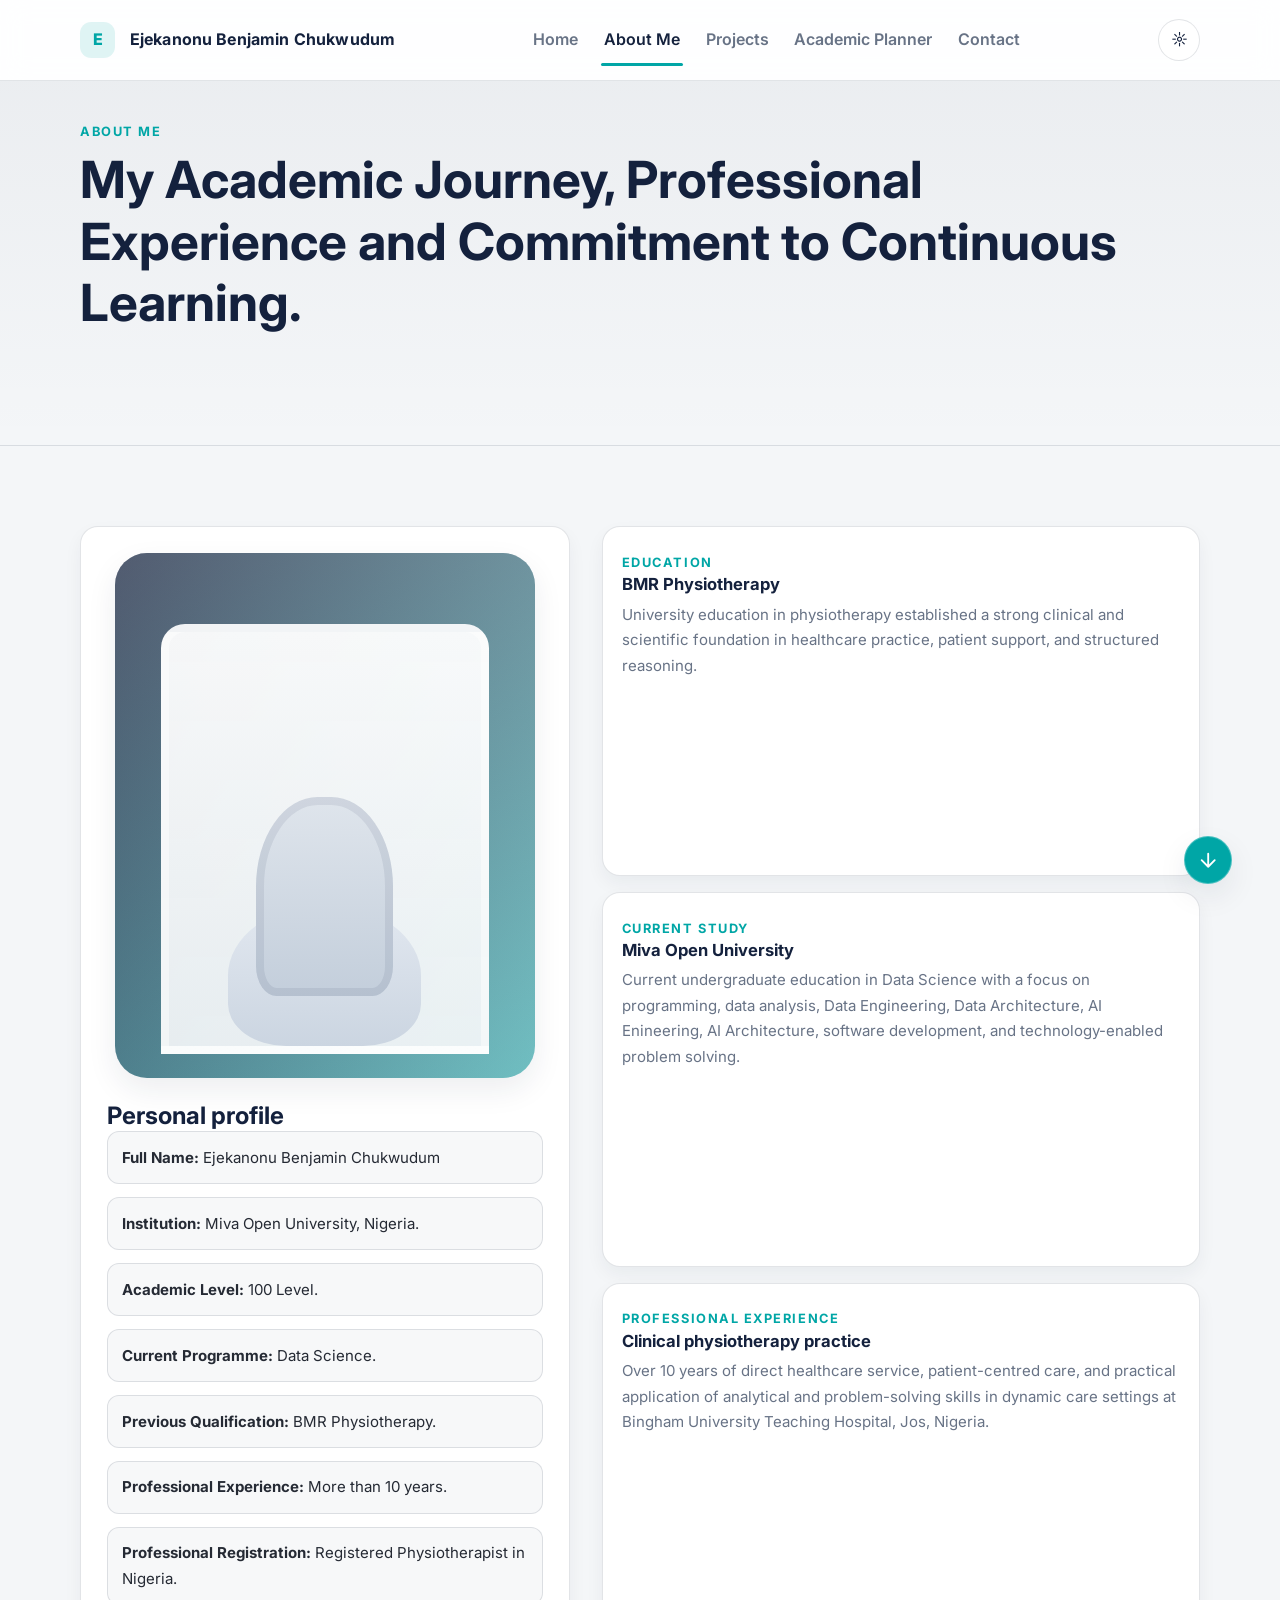
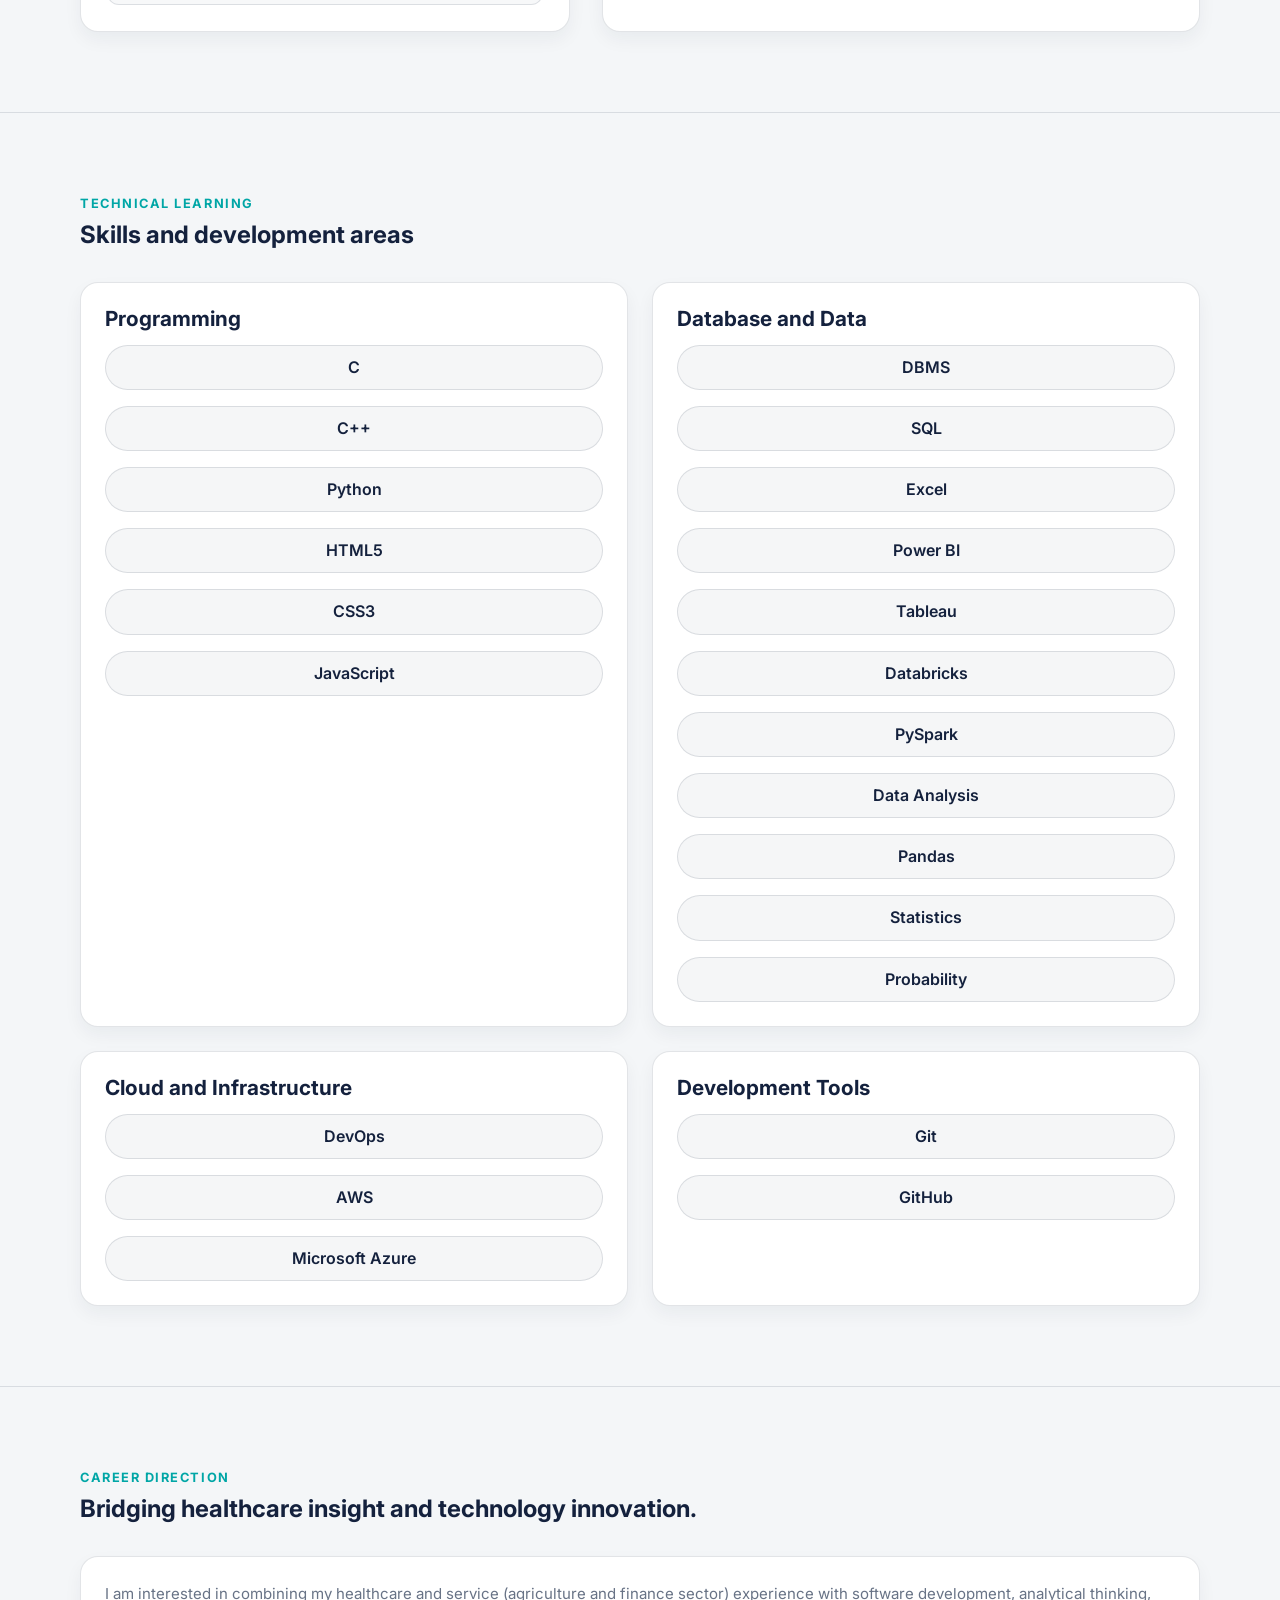
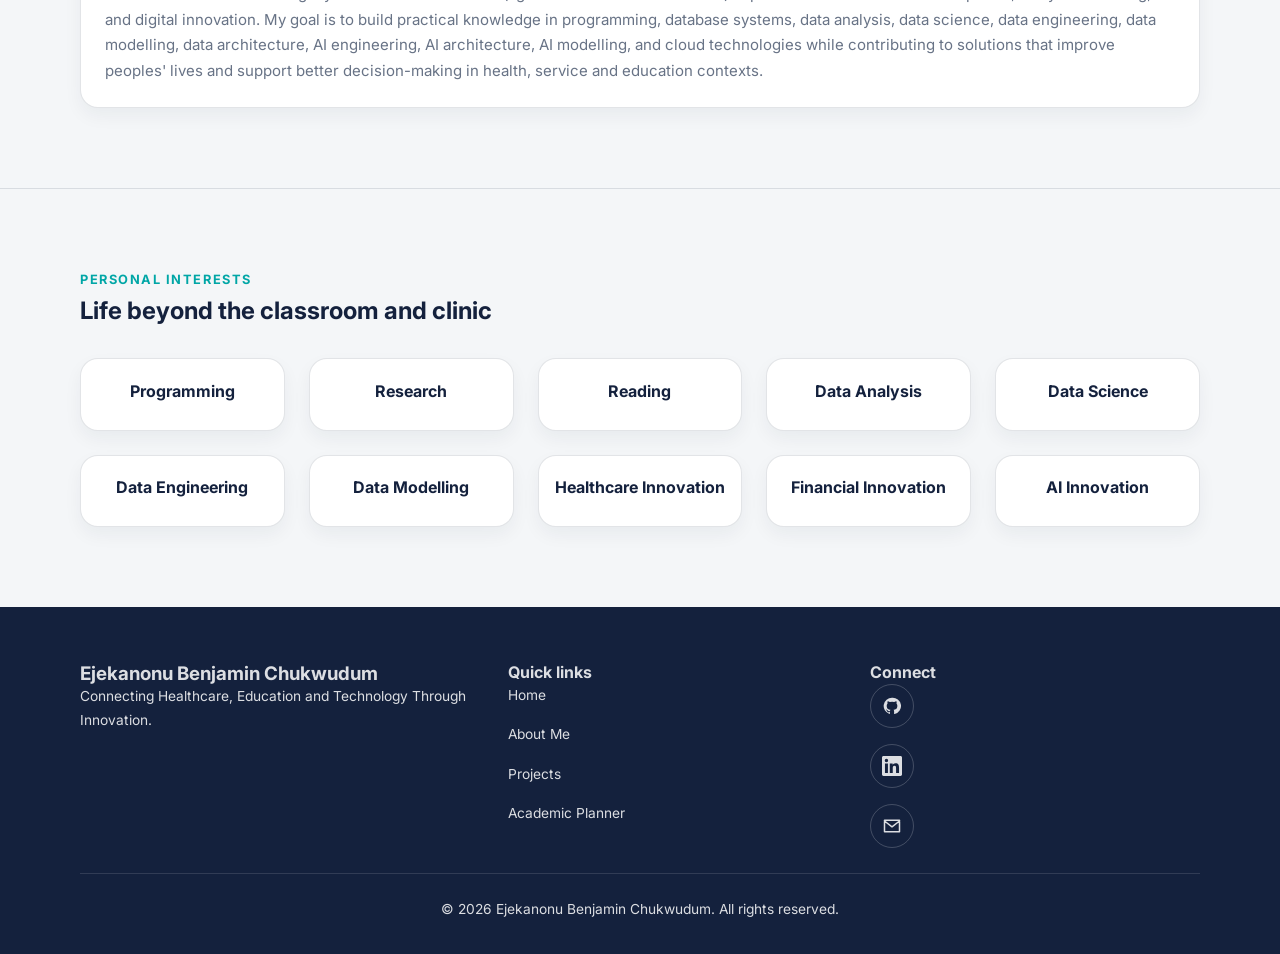
==== about.html @ 6f5ec562 "feat: add academic planner functionality with task management features - Implemented task management" ====
<!DOCTYPE html>
<html lang="en">
  <head>
    <meta charset="UTF-8" />
    <meta name="viewport" content="width=device-width, initial-scale=1.0" />
    <meta name="description" content="About Me page for Ejekanonu Benjamin Chukwudum." />
    <title>About Me | Ejekanonu Benjamin Chukwudum</title>
    <link rel="preconnect" href="https://fonts.googleapis.com" />
    <link rel="preconnect" href="https://fonts.gstatic.com" crossorigin />
    <link
      href="https://fonts.googleapis.com/css2?family=Inter:wght@400;500;600;700;800&display=swap"
      rel="stylesheet"
    />
    <link rel="stylesheet" href="css/style.css" />
  </head>
  <body>
    <header class="site-header">
      <div class="container navbar">
        <a href="index.html" class="brand" aria-label="Home">
          <span class="brand-mark">E</span> Ejekanonu Benjamin Chukwudum
        </a>

        <nav class="nav-links" aria-label="Main navigation">
          <a class="nav-link" href="index.html">Home</a>
          <a class="nav-link active" href="about.html">About Me</a>
          <a class="nav-link" href="projects.html">Projects</a>
          <a class="nav-link" href="planner.html">Academic Planner</a>
          <a class="nav-link" href="contact.html">Contact</a>
        </nav>

        <div class="nav-actions">
          <button class="theme-toggle" type="button" aria-label="Toggle theme">☼</button>
          <button class="nav-toggle icon-button" type="button" aria-label="Toggle navigation" aria-expanded="false">
            ☰
          </button>
        </div>
      </div>
    </header>

    <main>
      <section class="page-hero section">
        <div class="container">
          <div class="section-header">
            <span class="kicker">About Me</span>
            <h1 class="page-title">My Academic Journey, Professional Experience and Commitment to Continuous Learning.</h1>
          </div>
        </div>
      </section>

      <section class="section">
        <div class="container profile-layout">
          <div class="profile-summary card">
            <div class="photo-frame" style="width:100%; max-width: 420px; margin: 0 auto 1.5rem;">
              <div class="photo-placeholder" aria-label="Profile image placeholder"></div>
            </div>

            <h2>Personal profile</h2>
            <ul>
              <li><strong>Full Name:</strong> Ejekanonu Benjamin Chukwudum</li>
              <li><strong>Institution:</strong> Miva Open University, Nigeria.</li>
              <li><strong>Academic Level:</strong> 100 Level.</li>
              <li><strong>Current Programme:</strong> Data Science.</li>
              <li><strong>Previous Qualification:</strong> BMR Physiotherapy.</li>
              <li><strong>Professional Experience:</strong> More than 10 years.</li>
              <li><strong>Professional Registration:</strong> Registered Physiotherapist in Nigeria.</li>
            </ul>
          </div>

          <div class="timeline">
            <article class="timeline-item">
              <span class="kicker">Education</span>
              <h3>BMR Physiotherapy</h3>
              <p>University education in physiotherapy established a strong clinical and scientific foundation in healthcare practice, patient support, and structured reasoning.</p>
            </article>

            <article class="timeline-item">
              <span class="kicker">Current study</span>
              <h3>Miva Open University</h3>
              <p>Current undergraduate education in Data Science with a focus on programming, data analysis, Data Engineering, Data Architecture, AI Enineering, AI Architecture, software development, and technology-enabled problem solving.</p>
            </article>

            <article class="timeline-item">
              <span class="kicker">Professional experience</span>
              <h3>Clinical physiotherapy practice</h3>
              <p>Over 10 years of direct healthcare service, patient-centred care, and practical application of analytical and problem-solving skills in dynamic care settings at Bingham University Teaching Hospital, Jos, Nigeria. </p>
            </article>
          </div>
        </div>
      </section>

      <section class="section">
        <div class="container">
          <div class="section-header">
            <span class="kicker">Technical learning</span>
            <h2>Skills and development areas</h2>
          </div>

          <div class="grid-2">
            <article class="card preview-card">
              <h3>Programming</h3>
              <div class="skill-group">
                <span class="skill-tag">C</span>
                <span class="skill-tag">C++</span>
                <span class="skill-tag">Python</span>
                <span class="skill-tag">HTML5</span>
                <span class="skill-tag">CSS3</span>
                <span class="skill-tag">JavaScript</span>
              </div>
            </article>

            <article class="card preview-card">
              <h3>Database and Data</h3>
              <div class="skill-group">
                <span class="skill-tag">DBMS</span>
                <span class="skill-tag">SQL</span>
                <span class="skill-tag">Excel</span>
                <span class="skill-tag">Power BI</span>
                <span class="skill-tag">Tableau</span>
                <span class="skill-tag">Databricks</span>
                <span class="skill-tag">PySpark</span>
                <span class="skill-tag">Data Analysis</span>
                <span class="skill-tag">Pandas</span>
                <span class="skill-tag">Statistics</span>
                <span class="skill-tag">Probability</span>
              </div>
            </article>

            <article class="card preview-card">
              <h3>Cloud and Infrastructure</h3>
              <div class="skill-group">
                <span class="skill-tag">DevOps</span>
                <span class="skill-tag">AWS</span>
                <span class="skill-tag">Microsoft Azure</span>
              </div>
            </article>

            <article class="card preview-card">
              <h3>Development Tools</h3>
              <div class="skill-group">
                <span class="skill-tag">Git</span>
                <span class="skill-tag">GitHub</span>
              </div>
            </article>
          </div>
        </div>
      </section>

      <section class="section">
        <div class="container">
          <div class="section-header">
            <span class="kicker">Career direction</span>
            <h2>Bridging healthcare insight and technology innovation.</h2>
          </div>
          <div class="card preview-card">
            <p>
              I am interested in combining my healthcare and service (agriculture and finance sector) experience with software development, analytical thinking, and digital innovation. My goal is to build practical knowledge in programming, database systems, data analysis, data science, data engineering, data modelling, data architecture, AI engineering, AI architecture, AI modelling, and cloud technologies while contributing to solutions that improve peoples' lives and support better decision-making in health, service and education contexts.
            </p>
          </div>
        </div>
      </section>

      <section class="section">
        <div class="container">
          <div class="section-header">
            <span class="kicker">Personal interests</span>
            <h2>Life beyond the classroom and clinic</h2>
          </div>
          <div class="skill-grid">
            <article class="skill-card card"><h3>Programming</h3></article>
            <article class="skill-card card"><h3>Research</h3></article>
            <article class="skill-card card"><h3>Reading</h3></article>
            <article class="skill-card card"><h3>Data Analysis</h3></article>
            <article class="skill-card card"><h3>Data Science</h3></article>
            <article class="skill-card card"><h3>Data Engineering</h3></article>
            <article class="skill-card card"><h3>Data Modelling</h3></article>
            <article class="skill-card card"><h3>Healthcare Innovation</h3></article>
            <article class="skill-card card"><h3>Financial Innovation</h3></article>
            <article class="skill-card card"><h3>AI Innovation</h3></article>
          </div>
        </div>
      </section>
    </main>

    <footer class="site-footer">
      <div class="container footer-content">
        <div>
          <h3>Ejekanonu Benjamin Chukwudum</h3>
          <p>Connecting Healthcare, Education and Technology Through Innovation.</p>
        </div>

        <div>
          <h4>Quick links</h4>
          <ul class="footer-links">
            <li><a href="index.html">Home</a></li>
            <li><a href="about.html">About Me</a></li>
            <li><a href="projects.html">Projects</a></li>
            <li><a href="planner.html">Academic Planner</a></li>
          </ul>
        </div>

        <div>
          <h4>Connect</h4>
          <ul class="footer-links">
            <li><a class="icon-link" href="#" aria-label="GitHub profile placeholder"><svg viewBox="0 0 24 24" aria-hidden="true" focusable="false"><path d="M12 2a10 10 0 0 0-3.16 19.49c.5.09.68-.22.68-.48v-1.68c-2.78.6-3.37-1.18-3.37-1.18-.46-1.16-1.11-1.47-1.11-1.47-.91-.62.07-.61.07-.61 1 .07 1.53 1.03 1.53 1.03.9 1.52 2.36 1.08 2.94.83.09-.65.35-1.08.64-1.33-2.22-.25-4.56-1.11-4.56-4.95 0-1.09.39-1.99 1.03-2.69-.1-.25-.45-1.28.1-2.66 0 0 .84-.27 2.75 1.03a9.56 9.56 0 0 1 5 0c1.91-1.3 2.75-1.03 2.75-1.03.55 1.38.2 2.41.1 2.66.64.7 1.03 1.6 1.03 2.69 0 3.85-2.35 4.7-4.58 4.95.36.31.68.92.68 1.85v2.75c0 .27.18.58.69.48A10 10 0 0 0 12 2Z"/></svg></a></li>
            <li><a class="icon-link" href="#" aria-label="LinkedIn profile placeholder"><svg viewBox="0 0 24 24" aria-hidden="true" focusable="false"><path d="M20.45 20.45h-3.56v-5.57c0-1.33-.02-3.04-1.85-3.04-1.85 0-2.13 1.44-2.13 2.94v5.67H9.35V8.99h3.42v1.56h.05c.48-.9 1.64-1.85 3.37-1.85 3.6 0 4.26 2.37 4.26 5.46v6.29ZM5.34 7.43a2.06 2.06 0 1 1 0-4.12 2.06 2.06 0 0 1 0 4.12Zm1.78 13.02H3.56V8.99h3.56v11.46ZM22.22 0H1.77C.79 0 0 .77 0 1.73v20.54C0 23.23.79 24 1.77 24h20.44c.98 0 1.79-.77 1.79-1.73V1.73C24 .77 23.19 0 22.22 0Z"/></svg></a></li>
            <li><a class="icon-link" href="contact.html" aria-label="Contact"><svg viewBox="0 0 24 24" aria-hidden="true" focusable="false"><path d="M3 5h18v14H3zM3 6l9 7 9-7"/></svg></a></li>
          </ul>
        </div>
      </div>
      <div class="container footer-bottom">
        <p>© <span data-year></span> Ejekanonu Benjamin Chukwudum. All rights reserved.</p>
      </div>
    </footer>

    <button class="scroll-edge-button" type="button" aria-label="Scroll to page end" data-scroll-edge>
      <svg viewBox="0 0 24 24" aria-hidden="true" focusable="false"><path d="M12 5v14m-7-7 7 7 7-7" /></svg>
    </button>

    <script src="js/script.js"></script>
  </body>
</html>
---- css/style.css ----
:root {
  --navy: #14213D;
  --teal: #00A6A6;
  --white: #FFFFFF;
  --light: #F4F6F8;
  --charcoal: #252A34;
  --muted: #687386;
  --border: rgba(20, 33, 61, 0.12);
  --shadow: 0 12px 30px rgba(20, 33, 61, 0.08);
  --shadow-soft: 0 8px 18px rgba(20, 33, 61, 0.05);
  --radius: 18px;
  --radius-sm: 12px;
  --max-width: 1120px;
  --success: #188d69;
  --warning: #d97706;
  --danger: #dc2626;
  --heading: "Inter", "Segoe UI", sans-serif;
  --body: "Inter", "Segoe UI", sans-serif;
}

:root body.theme-dark {
  --white: #101828;
  --light: #0f172a;
  --charcoal: #e5e7eb;
  --muted: #cbd5e1;
  --border: rgba(255, 255, 255, 0.12);
  --shadow: 0 12px 30px rgba(2, 6, 23, 0.4);
  --shadow-soft: 0 8px 16px rgba(15, 23, 42, 0.2);
}

* {
  box-sizing: border-box;
}

html {
  scroll-behavior: smooth;
}

body {
  margin: 0;
  font-family: var(--body);
  color: var(--charcoal);
  background: var(--light);
  line-height: 1.7;
}

img {
  max-width: 100%;
  display: block;
}

a {
  color: inherit;
  text-decoration: none;
}

button,
input,
select,
textarea {
  font: inherit;
}

button {
  cursor: pointer;
}

.container {
  width: min(var(--max-width), calc(100% - 2rem));
  margin: 0 auto;
}

.section {
  padding: 5rem 0;
}

.section-header {
  margin-bottom: 2rem;
  display: flex;
  flex-direction: column;
  gap: 0.4rem;
}

.kicker {
  font-size: 0.8rem;
  font-weight: 700;
  letter-spacing: 0.12em;
  text-transform: uppercase;
  color: var(--teal);
}

h1, h2, h3, h4 {
  margin: 0;
  color: var(--navy);
  line-height: 1.2;
  font-family: var(--heading);
}

p {
  margin: 0;
  color: var(--muted);
  font-size: 0.94rem;
}

li {
  font-size: 0.94rem;
}

main > section + section {
  border-top: 1px solid var(--border);
}

.site-header {
  position: sticky;
  top: 0;
  z-index: 20;
  background: rgba(255, 255, 255, 0.9);
  backdrop-filter: blur(14px);
  border-bottom: 1px solid var(--border);
}

body.theme-dark .site-header {
  background: rgba(16, 24, 40, 0.88);
}

.navbar {
  display: flex;
  align-items: center;
  justify-content: space-between;
  min-height: 80px;
}

.brand {
  font-size: 1rem;
  font-weight: 700;
  letter-spacing: 0.01em;
  color: var(--navy);
}

.brand-mark {
  display: inline-flex;
  align-items: center;
  justify-content: center;
  width: 2.2rem;
  height: 2.2rem;
  border-radius: 0.7rem;
  background: rgba(0, 166, 166, 0.12);
  color: var(--teal);
  font-weight: 800;
  margin-right: 0.65rem;
}

.nav-links {
  display: flex;
  align-items: center;
  gap: 1.2rem;
}

.nav-link {
  position: relative;
  color: var(--muted);
  font-weight: 600;
  padding: 0.35rem 0.2rem;
  transition: color 0.2s ease;
}

.nav-link:hover,
.nav-link:focus-visible,
.nav-link.active {
  color: var(--navy);
}

.nav-link.active::after,
.nav-link:hover::after,
.nav-link:focus-visible::after {
  content: "";
  position: absolute;
  left: 0;
  right: 0;
  bottom: -0.45rem;
  height: 3px;
  background: var(--teal);
  border-radius: 99px;
}

.nav-actions {
  display: flex;
  align-items: center;
  gap: 0.75rem;
}

.icon-button,
.theme-toggle {
  border: 1px solid var(--border);
  background: var(--white);
  color: var(--navy);
  border-radius: 999px;
  width: 42px;
  height: 42px;
  display: inline-flex;
  align-items: center;
  justify-content: center;
  transition: transform 0.2s ease, box-shadow 0.2s ease;
}

.icon-button:hover,
.theme-toggle:hover,
.icon-button:focus-visible,
.theme-toggle:focus-visible {
  transform: translateY(-1px);
  box-shadow: var(--shadow-soft);
}

.nav-toggle {
  display: none;
}

.btn {
  display: inline-flex;
  align-items: center;
  justify-content: center;
  gap: 0.5rem;
  font-weight: 700;
  border-radius: 999px;
  padding: 0.9rem 1.5rem;
  border: 1px solid transparent;
  transition: transform 0.2s ease, box-shadow 0.2s ease, background 0.2s ease,
    border-color 0.2s ease;
}

.btn:hover,
.btn:focus-visible {
  transform: translateY(-1px);
}

.btn-primary {
  background: var(--teal);
  color: var(--white);
  box-shadow: 0 10px 20px rgba(0, 166, 166, 0.2);
}

.btn-primary:hover,
.btn-primary:focus-visible {
  background: #009a9a;
}

.btn-secondary {
  background: transparent;
  color: var(--navy);
  border-color: rgba(20, 33, 61, 0.18);
}

.btn-link {
  color: var(--teal);
  font-weight: 700;
}

.hero {
  padding: 4.5rem 0 3.5rem;
}

.hero-grid {
  display: grid;
  grid-template-columns: 1.2fr 0.8fr;
  align-items: center;
  gap: 3rem;
}

.hero-copy {
  display: flex;
  flex-direction: column;
  gap: 1.25rem;
}

.hero-title {
  font-size: clamp(2.3rem, 5vw, 4.1rem);
  line-height: 1.05;
  color: var(--navy);
}

.hero-subtitle {
  font-size: 1.05rem;
  color: var(--navy);
  font-weight: 600;
}

.hero-actions {
  display: flex;
  flex-wrap: wrap;
  gap: 1rem;
  margin-top: 0.5rem;
}

.lead {
  font-size: 1.05rem;
  max-width: 62ch;
}

.profile-visual {
  position: relative;
  display: flex;
  justify-content: center;
  align-items: center;
}

.photo-frame {
  position: relative;
  width: min(100%, 430px);
  aspect-ratio: 4 / 5;
  border-radius: 2rem;
  overflow: hidden;
  background: linear-gradient(135deg, rgba(20, 33, 61, 0.92), rgba(0, 166, 166, 0.52));
  box-shadow: var(--shadow);
  display: flex;
  align-items: end;
  justify-content: center;
}

.photo-frame::before {
  content: "";
  position: absolute;
  inset: 0;
  background: linear-gradient(180deg, rgba(255, 255, 255, 0.2), rgba(20, 33, 61, 0.1));
}

.photo-placeholder {
  position: relative;
  z-index: 1;
  width: 78%;
  height: 82%;
  margin-bottom: 1.5rem;
  border-radius: 1.5rem 1.5rem 0 0;
  background: linear-gradient(180deg, rgba(255, 255, 255, 0.95), rgba(244, 246, 248, 0.92));
  border: 8px solid rgba(255, 255, 255, 0.42);
  display: flex;
  align-items: end;
  justify-content: center;
}

.photo-placeholder::before {
  content: "";
  width: 62%;
  height: 34%;
  background: linear-gradient(180deg, #e2e8f0, #cbd5e1);
  border-radius: 50% 50% 30% 30%;
  margin-top: auto;
}

.photo-placeholder::after {
  content: "";
  position: absolute;
  width: 44%;
  height: 48%;
  bottom: 12%;
  background: linear-gradient(180deg, #dfe5ec, #c3cedb);
  border-radius: 45% 45% 15% 15%;
  box-shadow: inset 0 0 0 8px rgba(20, 33, 61, 0.08);
}

.shape-square,
.shape-ring,
.shape-dot {
  position: absolute;
  border-radius: 1rem;
  pointer-events: none;
}

.shape-square {
  width: 84px;
  height: 84px;
  background: rgba(0, 166, 166, 0.18);
  border: 2px solid rgba(0, 166, 166, 0.4);
  top: 1.5rem;
  right: 0.5rem;
}

.shape-ring {
  width: 110px;
  height: 110px;
  border: 2px solid rgba(20, 33, 61, 0.12);
  right: 2rem;
  bottom: 2.2rem;
  border-radius: 50%;
}

.shape-dot {
  width: 18px;
  height: 18px;
  background: var(--teal);
  box-shadow: 0 0 0 10px rgba(0, 166, 166, 0.12);
  left: 1rem;
  bottom: 3rem;
}

.grid-2,
.grid-3,
.grid-4 {
  display: grid;
  gap: 1.5rem;
}

.grid-2 {
  grid-template-columns: repeat(2, minmax(0, 1fr));
}

.grid-3 {
  grid-template-columns: repeat(3, minmax(0, 1fr));
}

.grid-4 {
  grid-template-columns: repeat(4, minmax(0, 1fr));
}

.card {
  background: var(--white);
  border: 1px solid var(--border);
  border-radius: var(--radius);
  box-shadow: var(--shadow-soft);
}

.highlights-grid .feature-box {
  padding: 1.75rem;
}

.info-card,
.skill-card,
.project-card,
.feature-box,
.stat-card,
.task-card,
.contact-card,
.timeline-item,
.planner-card,
.dashboard-card {
  background: var(--white);
  border: 1px solid var(--border);
  border-radius: var(--radius);
  box-shadow: var(--shadow-soft);
}

.preview-card {
  padding: 1.5rem;
}

.preview-card h3 {
  margin-bottom: 0.8rem;
  font-size: 1.3rem;
}

.preview-card p + a {
  display: inline-flex;
  margin-top: 0.85rem;
}

.icon-badge {
  width: 52px;
  height: 52px;
  border-radius: 16px;
  background: rgba(0, 166, 166, 0.12);
  color: var(--teal);
  display: inline-flex;
  align-items: center;
  justify-content: center;
  font-size: 1.6rem;
  margin-bottom: 1rem;
}

.skill-grid,
.project-grid,
.highlights-grid,
.contact-grid,
.stats-grid {
  display: grid;
  gap: 1.5rem;
}

.skill-grid {
  grid-template-columns: repeat(5, minmax(0, 1fr));
}

.interest-grid {
  grid-template-columns: repeat(3, minmax(0, 1fr));
}

.skill-card {
  padding: 1.4rem 1rem;
  text-align: center;
}

.skill-card h3 {
  font-size: 1rem;
  margin-bottom: 0.4rem;
}

.project-card {
  padding: 1.1rem;
  overflow: hidden;
  transition: transform 0.2s ease, box-shadow 0.2s ease;
}

.project-card:hover,
.task-card:hover,
.feature-box:hover,
.contact-card:hover {
  transform: translateY(-2px);
  box-shadow: var(--shadow);
}

.project-image {
  height: 190px;
  margin-bottom: 1rem;
  border-radius: 1rem;
  background: linear-gradient(135deg, rgba(20, 33, 61, 0.12), rgba(0, 166, 166, 0.18));
  border: 1px solid rgba(20, 33, 61, 0.06);
  display: flex;
  align-items: center;
  justify-content: center;
  color: var(--navy);
  font-weight: 700;
}

.project-content {
  display: flex;
  flex-direction: column;
  gap: 0.8rem;
}

.meta-row,
.tech-list,
.feature-list,
.link-list,
.filter-list,
.contact-meta,
.search-row,
.task-meta,
.form-grid {
  display: flex;
  flex-wrap: wrap;
  gap: 0.6rem;
}

.feature-list {
  list-style: none;
  padding: 0;
  margin: 0;
  gap: 0.55rem 0.65rem;
}

.feature-list li {
  padding: 0.4rem 0.7rem;
  border: 1px solid var(--border);
  border-radius: 999px;
  background: rgba(20, 33, 61, 0.035);
  color: var(--muted);
  font-size: 0.82rem;
  line-height: 1.4;
}

.meta-pill,
.tech-tag,
.status-badge,
.filter-btn {
  display: inline-flex;
  align-items: center;
  justify-content: center;
  border-radius: 999px;
  padding: 0.38rem 0.7rem;
  font-size: 0.75rem;
  font-weight: 700;
}

.meta-pill {
  background: rgba(20, 33, 61, 0.06);
  color: var(--navy);
}

.tech-tag {
  background: rgba(0, 166, 166, 0.1);
  color: var(--teal);
}

.status-badge {
  background: rgba(24, 141, 105, 0.12);
  color: var(--success);
}

.status-badge.pending {
  background: rgba(217, 119, 6, 0.12);
  color: var(--warning);
}

.status-badge.overdue {
  background: rgba(220, 38, 38, 0.1);
  color: var(--danger);
}

.filter-bar {
  display: flex;
  flex-wrap: wrap;
  gap: 0.8rem;
  margin-bottom: 2rem;
}

.filter-btn {
  border: 1px solid var(--border);
  background: var(--white);
  color: var(--muted);
  padding: 0.7rem 1rem;
}

.filter-btn.active {
  border-color: rgba(0, 166, 166, 0.18);
  background: rgba(0, 166, 166, 0.12);
  color: var(--navy);
}

.link-placeholder {
  color: var(--muted);
  font-size: 0.82rem;
}

.page-hero {
  background: linear-gradient(180deg, rgba(20, 33, 61, 0.04), rgba(255, 255, 255, 0));
  padding-top: 2.5rem;
}

.page-title {
  font-size: clamp(2.1rem, 4vw, 3.2rem);
}

.profile-layout {
  display: grid;
  grid-template-columns: 0.9fr 1.1fr;
  gap: 2rem;
}

.profile-summary {
  padding: 1.6rem;
}

.profile-summary ul {
  list-style: none;
  margin: 0;
  padding: 0;
  display: grid;
  gap: 0.8rem;
}

.profile-summary li {
  padding: 0.8rem 0.9rem;
  border-radius: 12px;
  background: rgba(20, 33, 61, 0.03);
  border: 1px solid var(--border);
}

.timeline {
  display: grid;
  gap: 1rem;
}

.timeline-item {
  padding: 1.3rem 1.2rem;
}

.timeline-item h3 {
  margin-bottom: 0.4rem;
  font-size: 1.04rem;
}

.skill-group {
  display: grid;
  gap: 1rem;
}

.skill-tag {
  display: inline-flex;
  align-items: center;
  justify-content: center;
  padding: 0.5rem 0.8rem;
  background: rgba(20, 33, 61, 0.04);
  border: 1px solid var(--border);
  border-radius: 999px;
  color: var(--navy);
  font-weight: 600;
}

.planner-shell {
  display: grid;
  grid-template-columns: 360px minmax(0, 1fr);
  gap: 1.5rem;
  align-items: start;
}

.dashboard-card,
.task-card,
.form-panel {
  padding: 1.25rem;
}

.form-panel {
  background: var(--white);
  border: 1px solid var(--border);
  border-radius: var(--radius);
  box-shadow: var(--shadow-soft);
}

.field,
.form-field {
  display: flex;
  flex-direction: column;
  gap: 0.45rem;
}

label {
  font-weight: 600;
  color: var(--navy);
}

input,
select,
textarea {
  width: 100%;
  border: 1px solid rgba(20, 33, 61, 0.18);
  border-radius: 12px;
  background: var(--white);
  color: var(--charcoal);
  padding: 0.8rem 0.9rem;
  transition: border-color 0.2s ease, box-shadow 0.2s ease;
}

input:focus,
select:focus,
textarea:focus {
  outline: none;
  border-color: rgba(0, 166, 166, 0.6);
  box-shadow: 0 0 0 4px rgba(0, 166, 166, 0.12);
}

textarea {
  min-height: 110px;
  resize: vertical;
}

.task-form-grid,
.form-grid {
  display: grid;
  grid-template-columns: repeat(2, minmax(0, 1fr));
  gap: 1rem;
}

.form-grid .full-width,
.task-form-grid .full-width {
  grid-column: 1 / -1;
}

.task-list {
  display: grid;
  gap: 1rem;
}

.task-card {
  display: flex;
  flex-direction: column;
  gap: 0.85rem;
}

.task-card.is-complete {
  border-color: rgba(24, 141, 105, 0.4);
  background: rgba(24, 141, 105, 0.02);
}

.task-card.is-overdue {
  border-color: rgba(220, 38, 38, 0.28);
}

.task-header {
  display: flex;
  justify-content: space-between;
  gap: 1rem;
  align-items: start;
}

.task-title-row {
  display: flex;
  flex-direction: column;
  gap: 0.5rem;
}

.task-actions {
  display: flex;
  flex-wrap: wrap;
  gap: 0.6rem;
}

.action-btn {
  border: 1px solid var(--border);
  background: transparent;
  color: var(--navy);
  border-radius: 10px;
  padding: 0.55rem 0.7rem;
  font-weight: 600;
}

.action-btn.primary {
  background: var(--teal);
  border-color: var(--teal);
  color: var(--white);
}

.action-btn.danger {
  border-color: rgba(220, 38, 38, 0.2);
  color: var(--danger);
}

.stats-grid {
  grid-template-columns: repeat(4, minmax(0, 1fr));
}

.stat-card {
  padding: 1.1rem 1rem;
}

.stat-number {
  display: block;
  font-size: 1.9rem;
  font-weight: 800;
  line-height: 1;
  color: var(--navy);
  margin-bottom: 0.35rem;
}

.contact-grid {
  grid-template-columns: 0.9fr 1.1fr;
  align-items: start;
}

.contact-card {
  padding: 1.5rem;
}

.contact-meta {
  display: flex;
  flex-direction: column;
  gap: 1rem;
}

.contact-item {
  display: flex;
  align-items: start;
  gap: 0.8rem;
}

.contact-icon {
  width: 44px;
  height: 44px;
  border-radius: 12px;
  background: rgba(0, 166, 166, 0.1);
  color: var(--teal);
  display: inline-flex;
  align-items: center;
  justify-content: center;
  font-weight: 700;
}

.contact-profile-icon {
  display: inline-flex;
  align-items: center;
  justify-content: center;
  width: 2rem;
  height: 2rem;
  margin-top: 0.3rem;
  color: var(--teal);
}

.contact-profile-icon svg {
  width: 1.5rem;
  height: 1.5rem;
  fill: currentColor;
}

.validation-message,
.form-success {
  min-height: 1.5rem;
  font-size: 0.88rem;
  font-weight: 600;
}

.validation-message {
  color: var(--danger);
}

.form-success {
  color: var(--success);
}

.site-footer {
  background: var(--navy);
  color: rgba(255, 255, 255, 0.82);
  padding: 3.5rem 0 2rem;
}

.footer-content {
  display: grid;
  grid-template-columns: 1.2fr 1fr 1fr;
  gap: 2rem;
  margin-bottom: 1.5rem;
}

.site-footer h3,
.site-footer h4,
.site-footer a,
.site-footer p,
.site-footer li {
  color: rgba(255, 255, 255, 0.85);
}

.site-footer p,
.site-footer li {
  font-size: 0.86rem;
}

.footer-links {
  display: grid;
  gap: 0.8rem;
  list-style: none;
  padding: 0;
  margin: 0;
}

.footer-links li {
  padding: 0.1rem 0;
}

.icon-link {
  display: inline-flex;
  align-items: center;
  justify-content: center;
  width: 2.75rem;
  height: 2.75rem;
  border: 1px solid rgba(255, 255, 255, 0.2);
  border-radius: 50%;
  transition: background-color 0.2s ease, transform 0.2s ease;
}

.icon-link:hover,
.icon-link:focus-visible {
  background: rgba(0, 166, 166, 0.25);
  transform: translateY(-2px);
}

.icon-link svg {
  width: 1.25rem;
  height: 1.25rem;
  fill: currentColor;
}

.footer-links .icon-link[aria-label="Contact"] svg {
  fill: none;
  stroke: currentColor;
  stroke-linecap: round;
  stroke-linejoin: round;
  stroke-width: 1.8;
}

.link-list .icon-link {
  width: 2.5rem;
  height: 2.5rem;
  border-color: var(--border);
  color: var(--navy);
}

.link-list .icon-link svg {
  fill: currentColor;
}

.link-list .icon-link[aria-label^="Live"] svg {
  fill: none;
  stroke: currentColor;
  stroke-linecap: round;
  stroke-linejoin: round;
  stroke-width: 1.8;
}

.footer-bottom {
  padding-top: 1.5rem;
  border-top: 1px solid rgba(255, 255, 255, 0.12);
  text-align: center;
}

.empty-state {
  padding: 2rem 1.2rem;
  text-align: center;
  border: 1px dashed rgba(20, 33, 61, 0.16);
  background: rgba(255, 255, 255, 0.5);
  border-radius: var(--radius);
}

.media-grid {
  display: grid;
  grid-template-columns: repeat(2, minmax(0, 1fr));
  gap: 1.5rem;
}

.media-card {
  min-width: 0;
  padding: 1.5rem;
  background: var(--white);
  border: 1px solid var(--border);
  border-radius: var(--radius);
  box-shadow: var(--shadow-soft);
}

.media-card-copy {
  margin-bottom: 1rem;
}

.media-card-copy h3 {
  margin-bottom: 0.4rem;
}

.media-player {
  display: block;
  width: 100%;
  max-width: 100%;
  border-radius: var(--radius-sm);
}

.video-player {
  aspect-ratio: 16 / 9;
  background: #101828;
  object-fit: contain;
}

.media-note {
  margin-top: 0.85rem;
  font-size: 0.85rem;
}

.media-note code {
  color: var(--navy);
  font-size: 0.82em;
  overflow-wrap: anywhere;
}

.scroll-edge-button {
  position: fixed;
  z-index: 30;
  right: clamp(1rem, calc((100vw - var(--max-width)) / 2), 3rem);
  bottom: max(1rem, env(safe-area-inset-bottom));
  display: inline-flex;
  align-items: center;
  justify-content: center;
  width: 3rem;
  height: 3rem;
  padding: 0;
  border: 1px solid rgba(255, 255, 255, 0.28);
  border-radius: 50%;
  background: var(--teal);
  color: #fff;
  box-shadow: var(--shadow);
  transition: transform 0.2s ease, background-color 0.2s ease;
}

.scroll-edge-button:hover,
.scroll-edge-button:focus-visible {
  transform: translateY(-2px);
  background: #008f8f;
}

.scroll-edge-button:focus-visible {
  outline: 3px solid var(--navy);
  outline-offset: 3px;
}

.scroll-edge-button svg {
  width: 1.4rem;
  height: 1.4rem;
  fill: none;
  stroke: currentColor;
  stroke-linecap: round;
  stroke-linejoin: round;
  stroke-width: 2;
}

.hidden {
  display: none !important;
}

@media (max-width: 1024px) {
  .skill-grid {
    grid-template-columns: repeat(3, minmax(0, 1fr));
  }

  .planner-shell,
  .contact-grid,
  .profile-layout,
  .hero-grid {
    grid-template-columns: 1fr;
  }

  .stats-grid {
    grid-template-columns: repeat(2, minmax(0, 1fr));
  }
}

@media (max-width: 768px) {
  .nav-toggle {
    display: inline-flex;
  }

  .nav-links {
    position: absolute;
    top: calc(100% + 0.5rem);
    left: 1rem;
    right: 1rem;
    flex-direction: column;
    align-items: flex-start;
    background: var(--white);
    border: 1px solid var(--border);
    border-radius: 18px;
    padding: 1rem;
    box-shadow: var(--shadow);
    opacity: 0;
    pointer-events: none;
    transform: translateY(-8px);
    transition: all 0.2s ease;
  }

  .nav-links.open {
    opacity: 1;
    pointer-events: auto;
    transform: translateY(0);
  }

  .grid-2,
  .grid-3,
  .grid-4,
  .media-grid,
  .task-form-grid,
  .form-grid,
  .footer-content,
  .skill-grid,
  .stats-grid {
    grid-template-columns: 1fr;
  }

  .interest-grid {
    grid-template-columns: 1fr;
  }

  .hero {
    padding-top: 3rem;
  }

  .section {
    padding: 4rem 0;
  }

  .hero-actions,
  .filter-bar,
  .task-actions,
  .nav-actions {
    width: 100%;
  }

  .btn {
    width: 100%;
  }

  .task-header {
    flex-direction: column;
  }

  .site-footer {
    padding: 3rem 0 1.5rem;
  }

  .scroll-edge-button {
    width: 2.75rem;
    height: 2.75rem;
  }
}

@media (prefers-reduced-motion: reduce) {
  html {
    scroll-behavior: auto;
  }

  *, *::before, *::after {
    animation-duration: 0.01ms !important;
    animation-iteration-count: 1 !important;
    transition-duration: 0.01ms !important;
  }
}
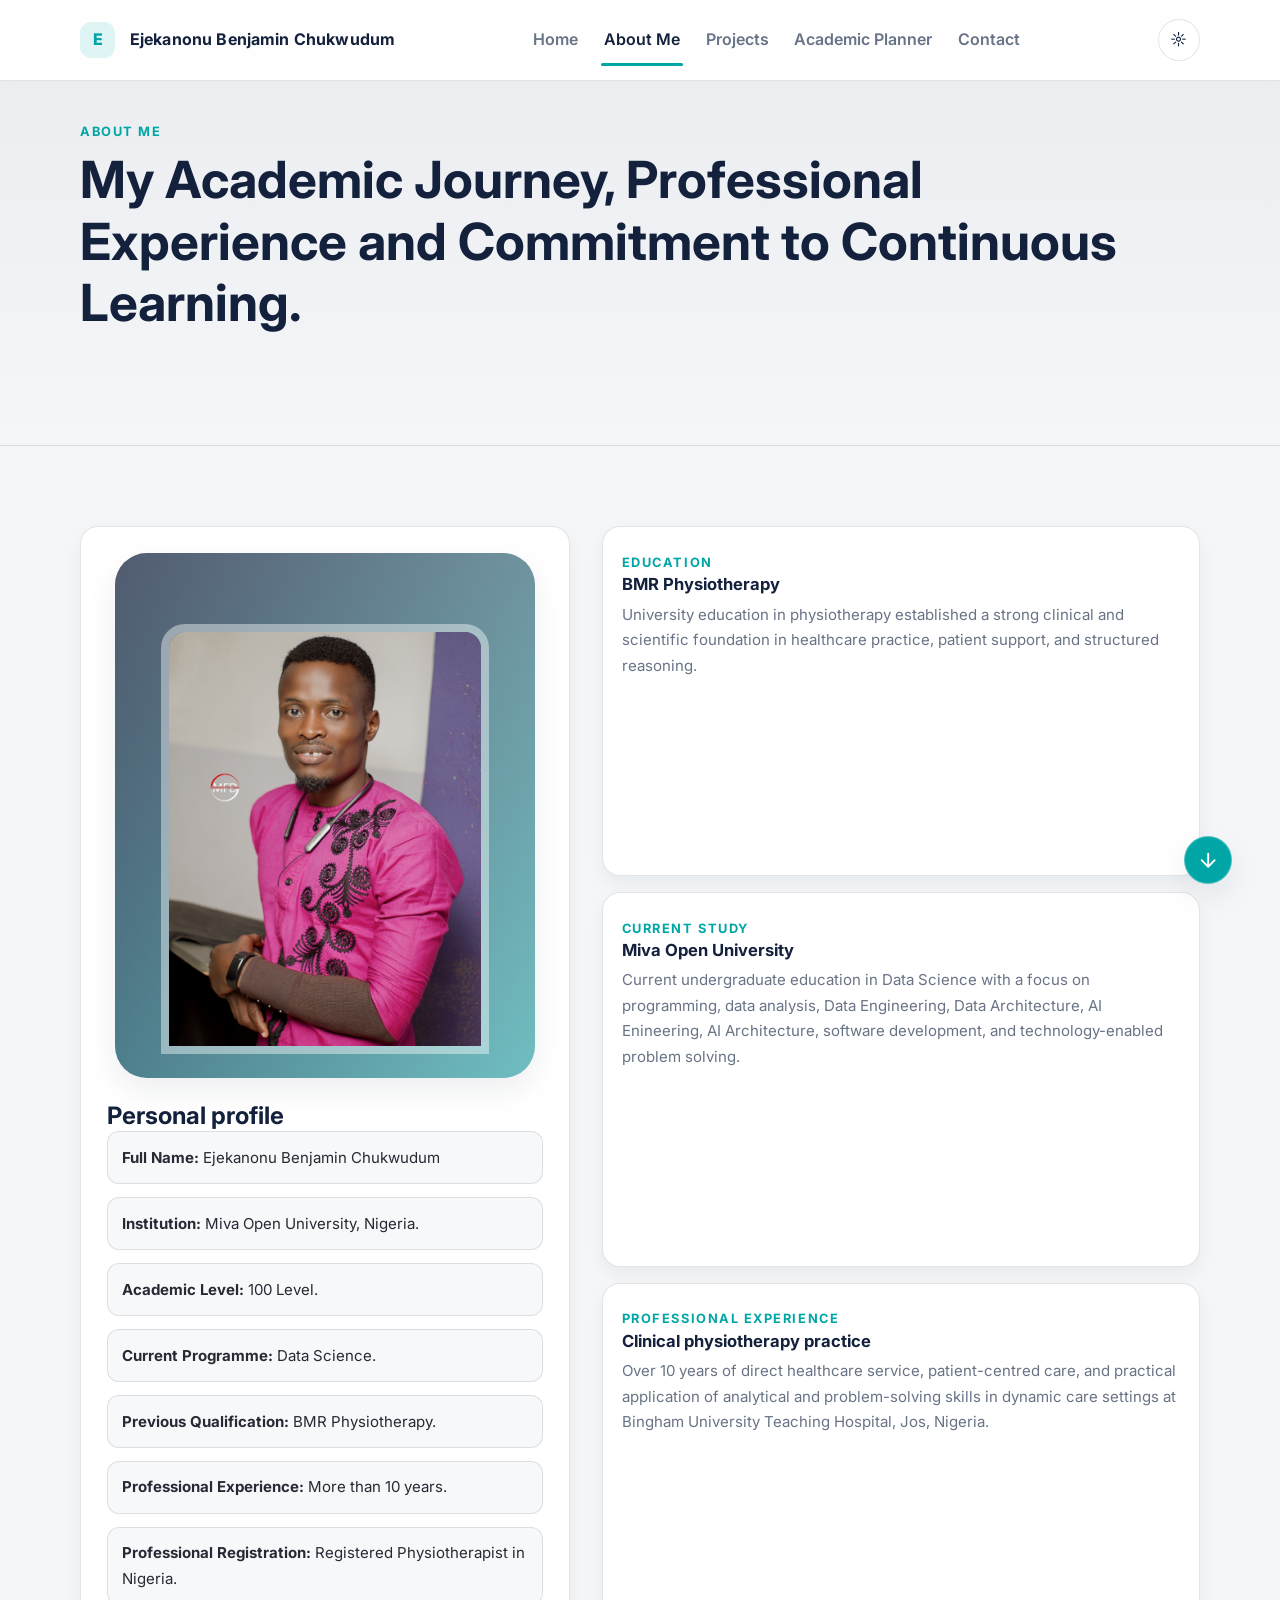
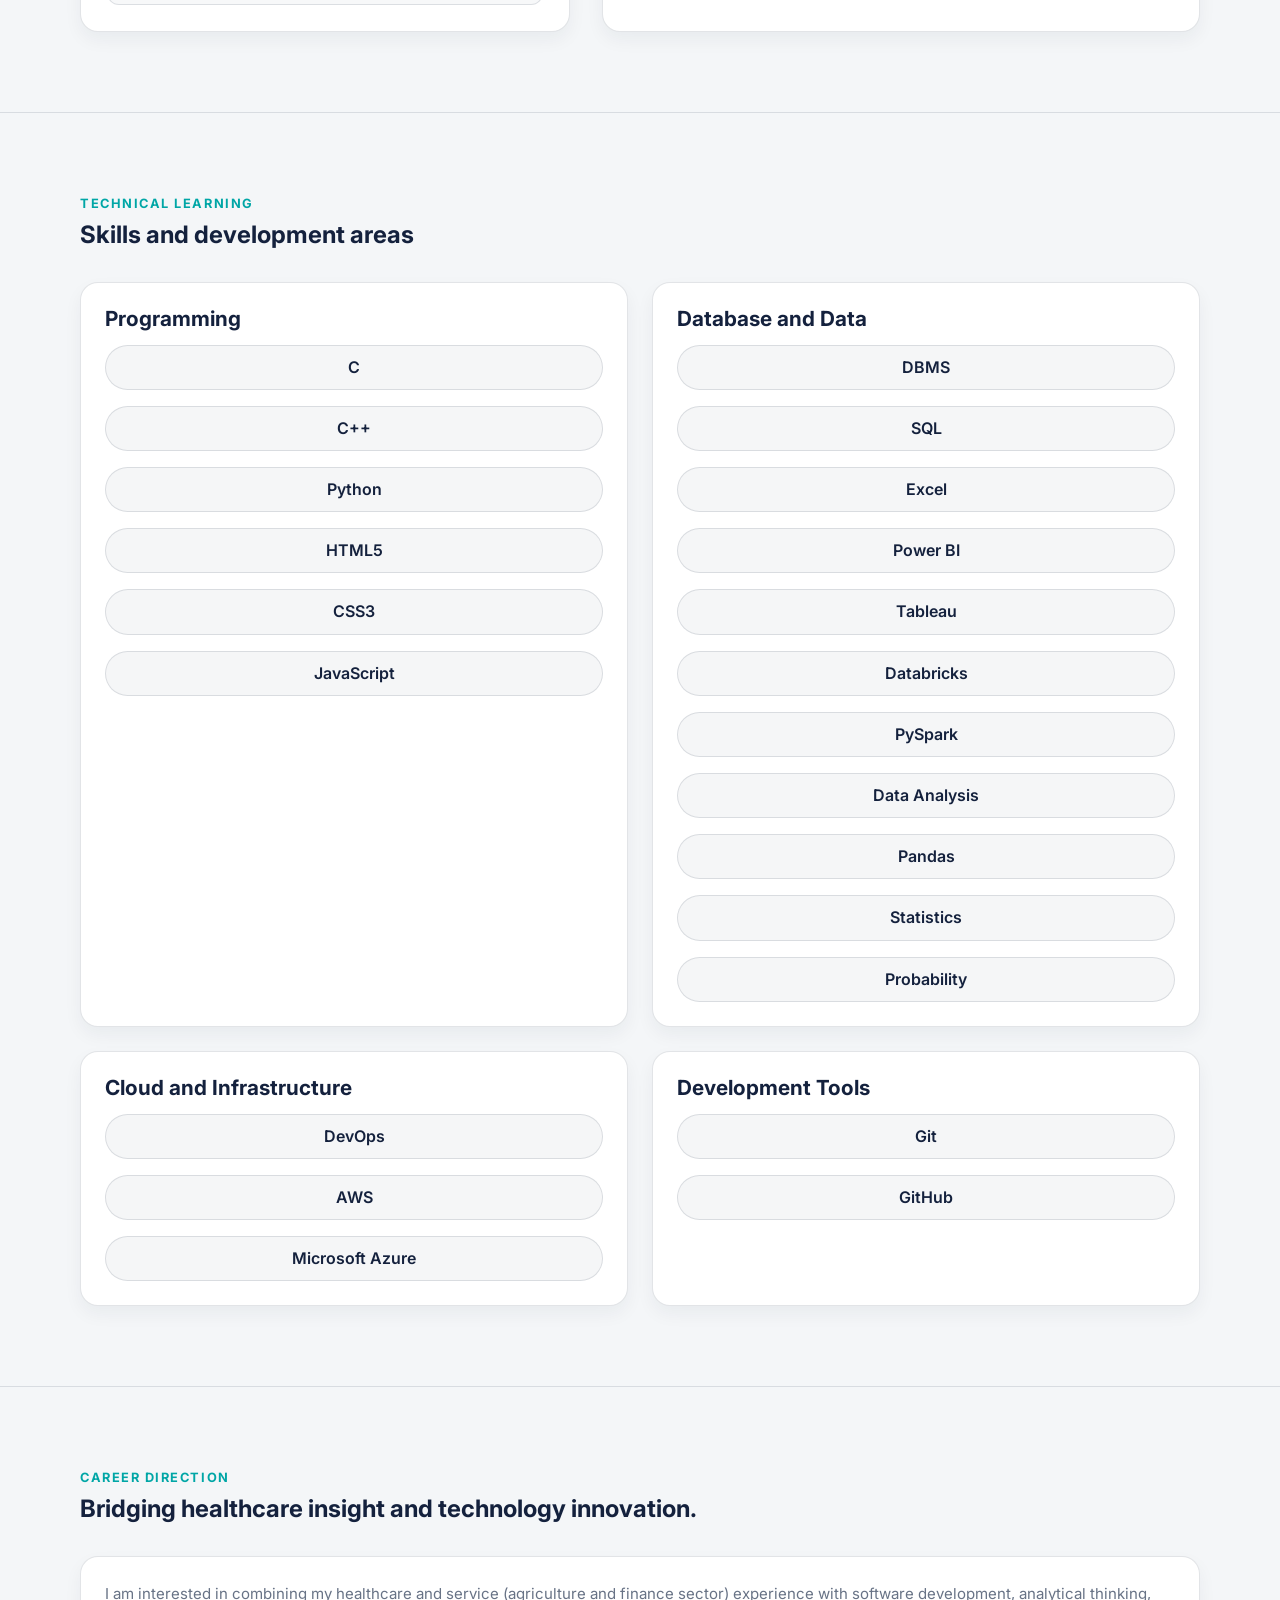
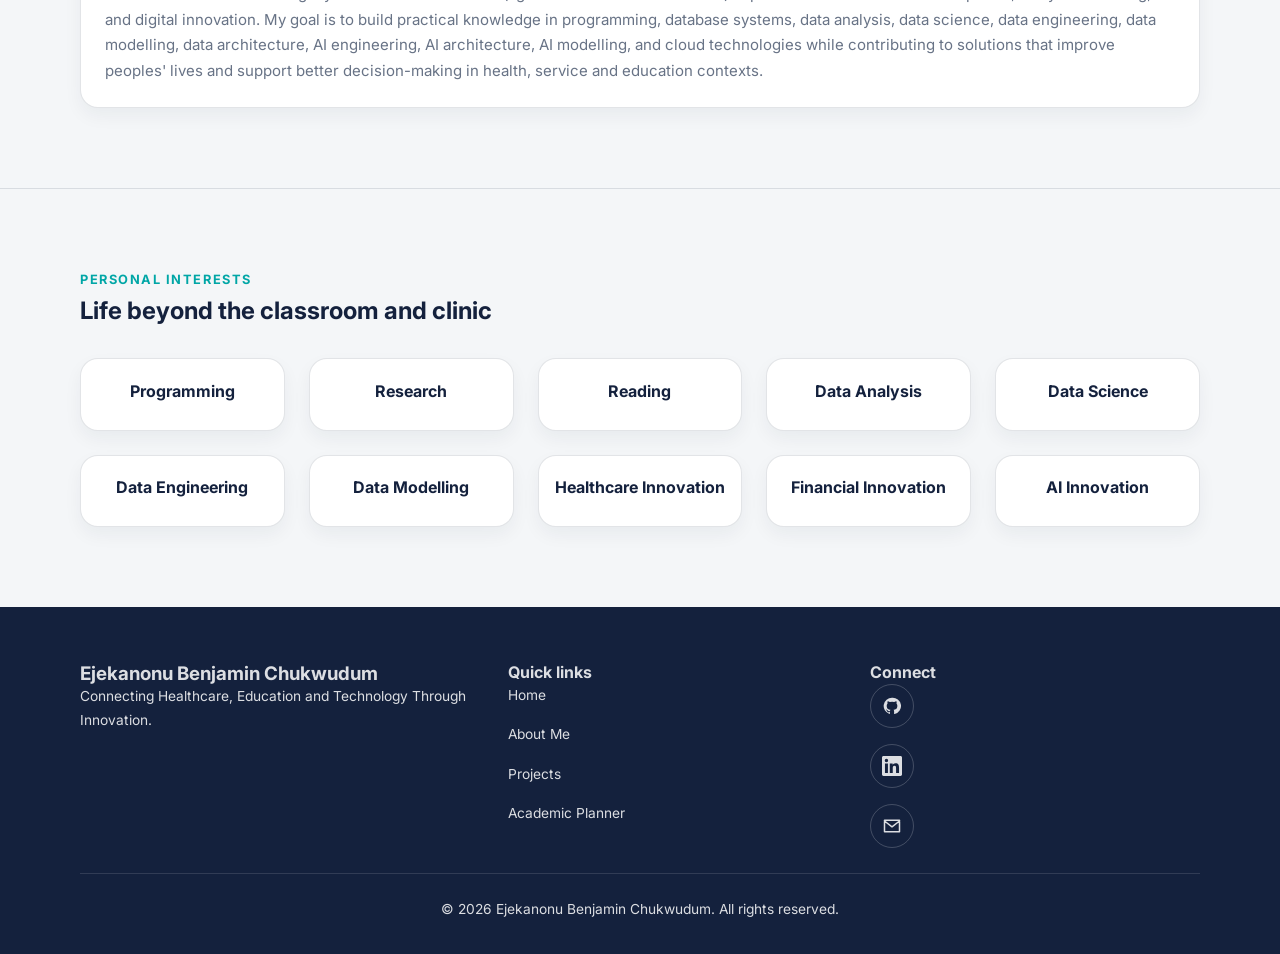
==== commit 6033fea5: "Refactor code structure for improved readability and maintainability" ====
--- a/about.html
+++ b/about.html
@@ -17,7 +17,9 @@
     <header class="site-header">
       <div class="container navbar">
         <a href="index.html" class="brand" aria-label="Home">
-          <span class="brand-mark">E</span> Ejekanonu Benjamin Chukwudum
+          <span class="brand-mark">E</span>
+          <img class="brand-photo" src="assets/images/Ejekanonu%20Benjamin.jpg" alt="" />
+          Ejekanonu Benjamin Chukwudum
         </a>
 
         <nav class="nav-links" aria-label="Main navigation">
@@ -51,7 +53,11 @@
         <div class="container profile-layout">
           <div class="profile-summary card">
             <div class="photo-frame" style="width:100%; max-width: 420px; margin: 0 auto 1.5rem;">
-              <div class="photo-placeholder" aria-label="Profile image placeholder"></div>
+              <img
+                class="photo-placeholder"
+                src="assets/images/Ejekanonu%20Benjamin.jpg"
+                alt="Ejekanonu Benjamin Chukwudum"
+              />
             </div>
 
             <h2>Personal profile</h2>
@@ -190,11 +196,11 @@
 
         <div>
           <h4>Quick links</h4>
-          <ul class="footer-links">
-            <li><a href="index.html">Home</a></li>
-            <li><a href="about.html">About Me</a></li>
-            <li><a href="projects.html">Projects</a></li>
-            <li><a href="planner.html">Academic Planner</a></li>
+          <ul class="footer-links quick-links">
+            <li><a class="quick-link" href="index.html" aria-label="Home"><svg class="quick-link-icon" viewBox="0 0 24 24" aria-hidden="true" focusable="false"><path d="m3 10 9-7 9 7M5 9v12h14V9M9 21v-7h6v7"/></svg><span class="quick-link-label">Home</span></a></li>
+            <li><a class="quick-link" href="about.html" aria-label="About Me"><svg class="quick-link-icon" viewBox="0 0 24 24" aria-hidden="true" focusable="false"><circle cx="12" cy="8" r="4"/><path d="M4 21a8 8 0 0 1 16 0"/></svg><span class="quick-link-label">About Me</span></a></li>
+            <li><a class="quick-link" href="projects.html" aria-label="Projects"><svg class="quick-link-icon" viewBox="0 0 24 24" aria-hidden="true" focusable="false"><path d="M3 7h7l2 2h9v11H3zM3 7V5h7l2 2"/></svg><span class="quick-link-label">Projects</span></a></li>
+            <li><a class="quick-link" href="planner.html" aria-label="Academic Planner"><svg class="quick-link-icon" viewBox="0 0 24 24" aria-hidden="true" focusable="false"><rect x="3" y="5" width="18" height="16" rx="2"/><path d="M16 3v4M8 3v4M3 10h18"/></svg><span class="quick-link-label">Academic Planner</span></a></li>
           </ul>
         </div>
 
--- a/css/style.css
+++ b/css/style.css
@@ -150,6 +150,14 @@
   margin-right: 0.65rem;
 }
 
+.brand-photo {
+  display: none;
+  width: 2.2rem;
+  height: 2.2rem;
+  border-radius: 0.7rem;
+  object-fit: cover;
+}
+
 .nav-links {
   display: flex;
   align-items: center;
@@ -330,31 +338,8 @@
   height: 82%;
   margin-bottom: 1.5rem;
   border-radius: 1.5rem 1.5rem 0 0;
-  background: linear-gradient(180deg, rgba(255, 255, 255, 0.95), rgba(244, 246, 248, 0.92));
+  object-fit: cover;
   border: 8px solid rgba(255, 255, 255, 0.42);
-  display: flex;
-  align-items: end;
-  justify-content: center;
-}
-
-.photo-placeholder::before {
-  content: "";
-  width: 62%;
-  height: 34%;
-  background: linear-gradient(180deg, #e2e8f0, #cbd5e1);
-  border-radius: 50% 50% 30% 30%;
-  margin-top: auto;
-}
-
-.photo-placeholder::after {
-  content: "";
-  position: absolute;
-  width: 44%;
-  height: 48%;
-  bottom: 12%;
-  background: linear-gradient(180deg, #dfe5ec, #c3cedb);
-  border-radius: 45% 45% 15% 15%;
-  box-shadow: inset 0 0 0 8px rgba(20, 33, 61, 0.08);
 }
 
 .shape-square,
@@ -691,6 +676,13 @@
   align-items: start;
 }
 
+.planner-page-header {
+  flex-direction: row;
+  justify-content: space-between;
+  align-items: center;
+  gap: 1rem;
+}
+
 .dashboard-card,
 .task-card,
 .form-panel {
@@ -927,6 +919,10 @@
   margin: 0;
 }
 
+.quick-link-icon {
+  display: none;
+}
+
 .footer-links li {
   padding: 0.1rem 0;
 }
@@ -1104,8 +1100,29 @@
 }
 
 @media (max-width: 768px) {
+  .brand {
+    display: inline-flex;
+    align-items: center;
+    gap: 0.45rem;
+    font-size: 0;
+  }
+
+  .brand-mark {
+    margin-right: 0;
+    font-size: 1rem;
+  }
+
+  .brand-photo {
+    display: inline-flex;
+  }
+
   .nav-toggle {
     display: inline-flex;
+  }
+
+  .nav-actions {
+    width: auto;
+    margin-left: auto;
   }
 
   .nav-links {
@@ -1156,10 +1173,19 @@
     padding: 4rem 0;
   }
 
+  .planner-page-header {
+    flex-direction: column;
+    align-items: stretch;
+  }
+
+  .planner-page-header .btn {
+    width: calc(100% - 2.625rem);
+    margin-inline: auto;
+  }
+
   .hero-actions,
   .filter-bar,
-  .task-actions,
-  .nav-actions {
+  .task-actions {
     width: 100%;
   }
 
@@ -1175,9 +1201,82 @@
     padding: 3rem 0 1.5rem;
   }
 
-  .scroll-edge-button {
+  .footer-links {
+    display: flex;
+    flex-wrap: wrap;
+    align-items: center;
+    gap: 0.75rem;
+  }
+
+  .footer-links li {
+    padding: 0;
+  }
+
+  .quick-link {
+    position: relative;
+    display: inline-flex;
+    align-items: center;
+    justify-content: center;
     width: 2.75rem;
     height: 2.75rem;
+    border: 1px solid rgba(255, 255, 255, 0.2);
+    border-radius: 50%;
+    transition: background-color 0.2s ease, transform 0.2s ease;
+  }
+
+  .quick-link:hover,
+  .quick-link:focus-visible {
+    background: rgba(0, 166, 166, 0.25);
+    transform: translateY(-2px);
+  }
+
+  .quick-link-label {
+    position: absolute;
+    z-index: 1;
+    bottom: calc(100% + 0.5rem);
+    left: 50%;
+    padding: 0.35rem 0.55rem;
+    border-radius: 0.35rem;
+    background: var(--white);
+    color: var(--navy);
+    box-shadow: var(--shadow-soft);
+    font-size: 0.75rem;
+    line-height: 1.2;
+    white-space: nowrap;
+    opacity: 0;
+    visibility: hidden;
+    pointer-events: none;
+    transform: translate(-50%, 0.25rem);
+    transition: opacity 0.2s ease, transform 0.2s ease, visibility 0.2s ease;
+  }
+
+  .quick-link:hover .quick-link-label,
+  .quick-link:focus-visible .quick-link-label {
+    opacity: 1;
+    visibility: visible;
+    transform: translate(-50%, 0);
+  }
+
+  .quick-link-icon {
+    display: block;
+    width: 1.25rem;
+    height: 1.25rem;
+    fill: none;
+    stroke: currentColor;
+    stroke-linecap: round;
+    stroke-linejoin: round;
+    stroke-width: 1.8;
+  }
+
+  .scroll-edge-button {
+    bottom: max(1.5rem, calc(env(safe-area-inset-bottom) + 0.5rem));
+    width: 3.25rem;
+    height: 3.25rem;
+  }
+
+  .scroll-edge-button svg {
+    width: 1.65rem;
+    height: 1.65rem;
   }
 }
 
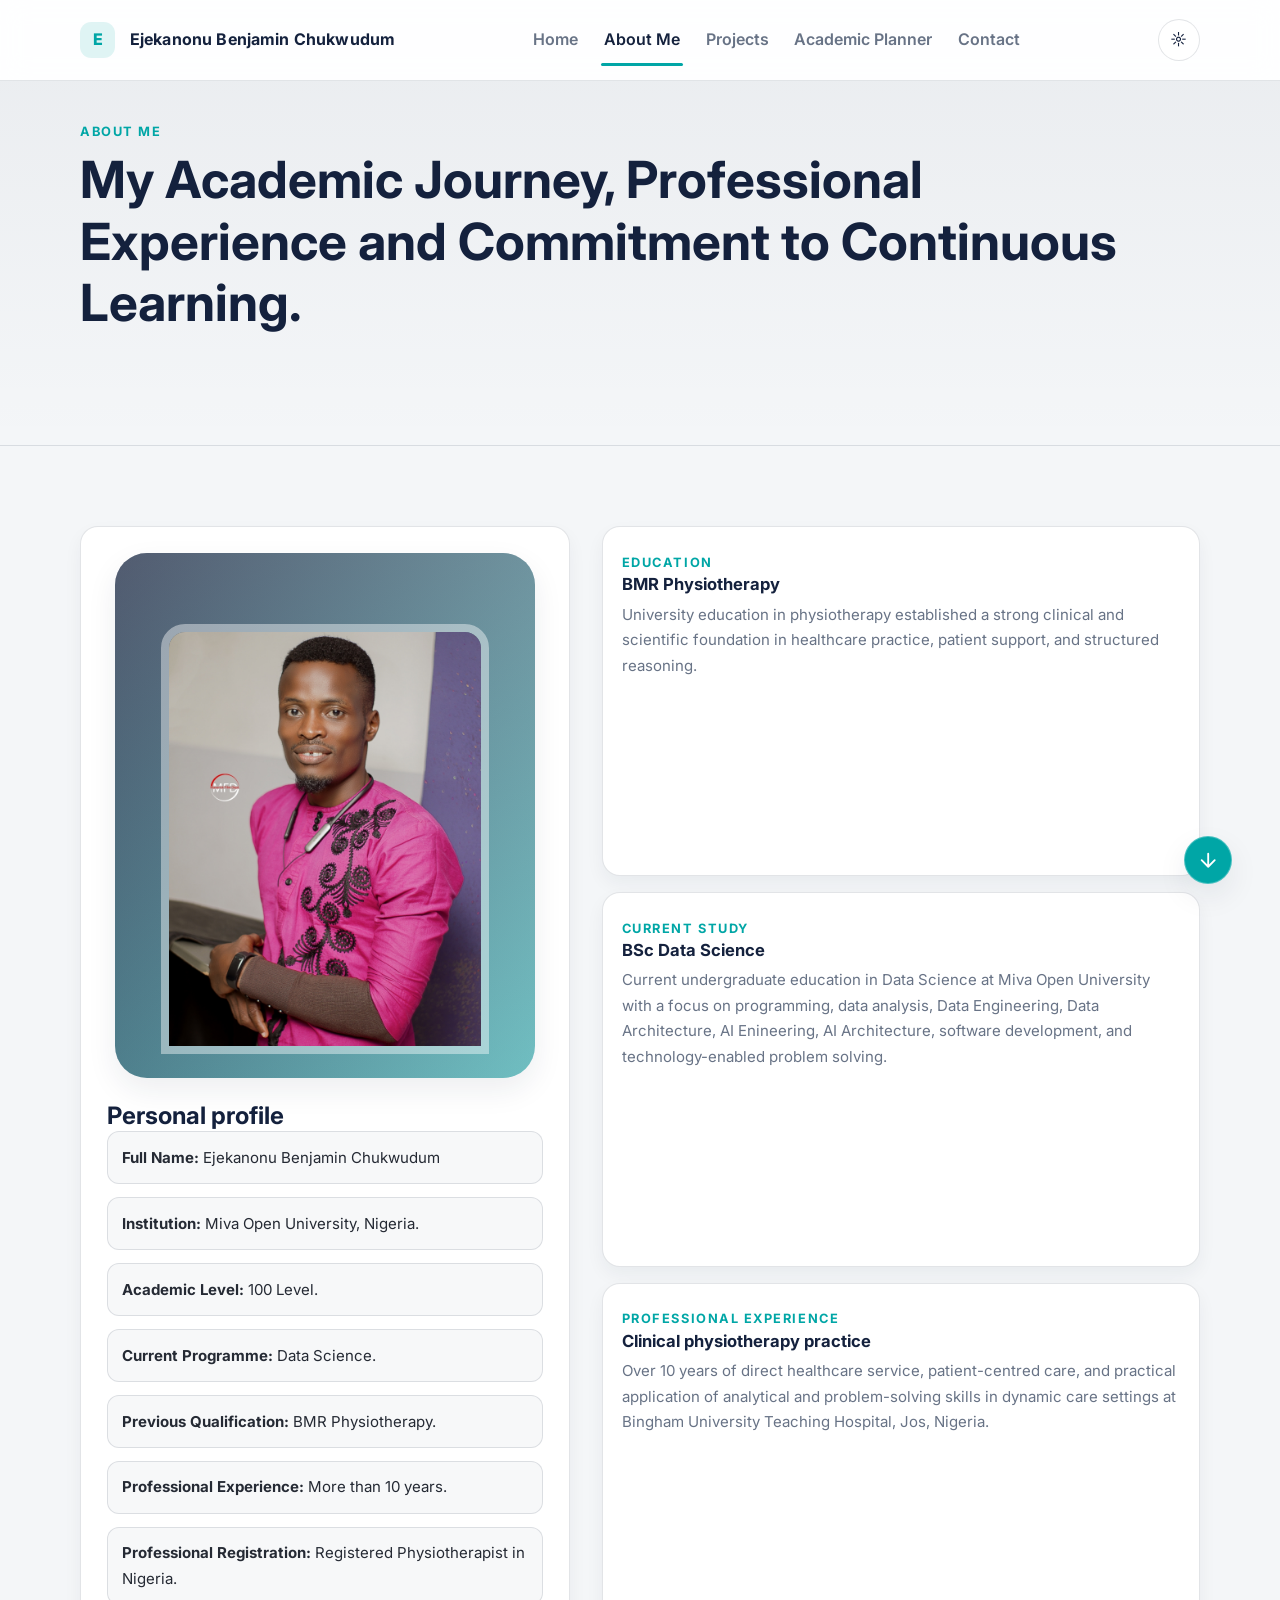
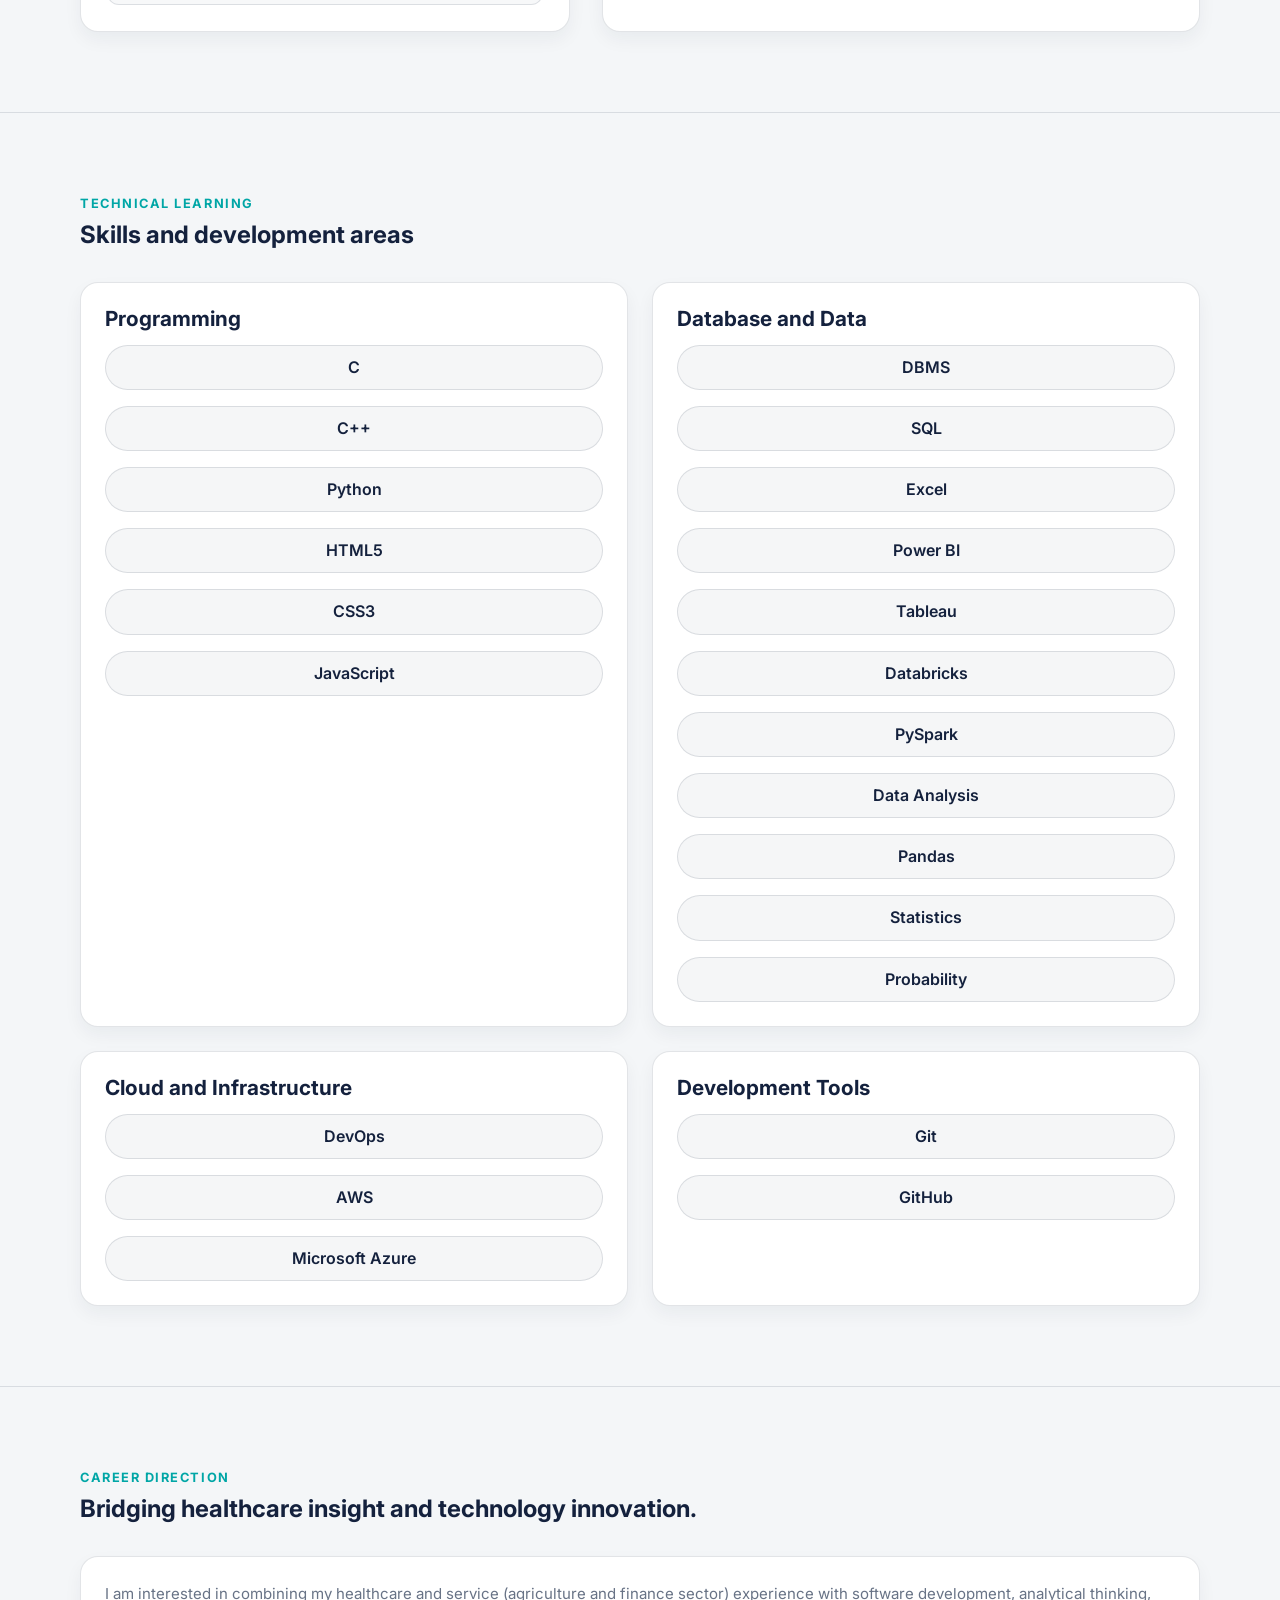
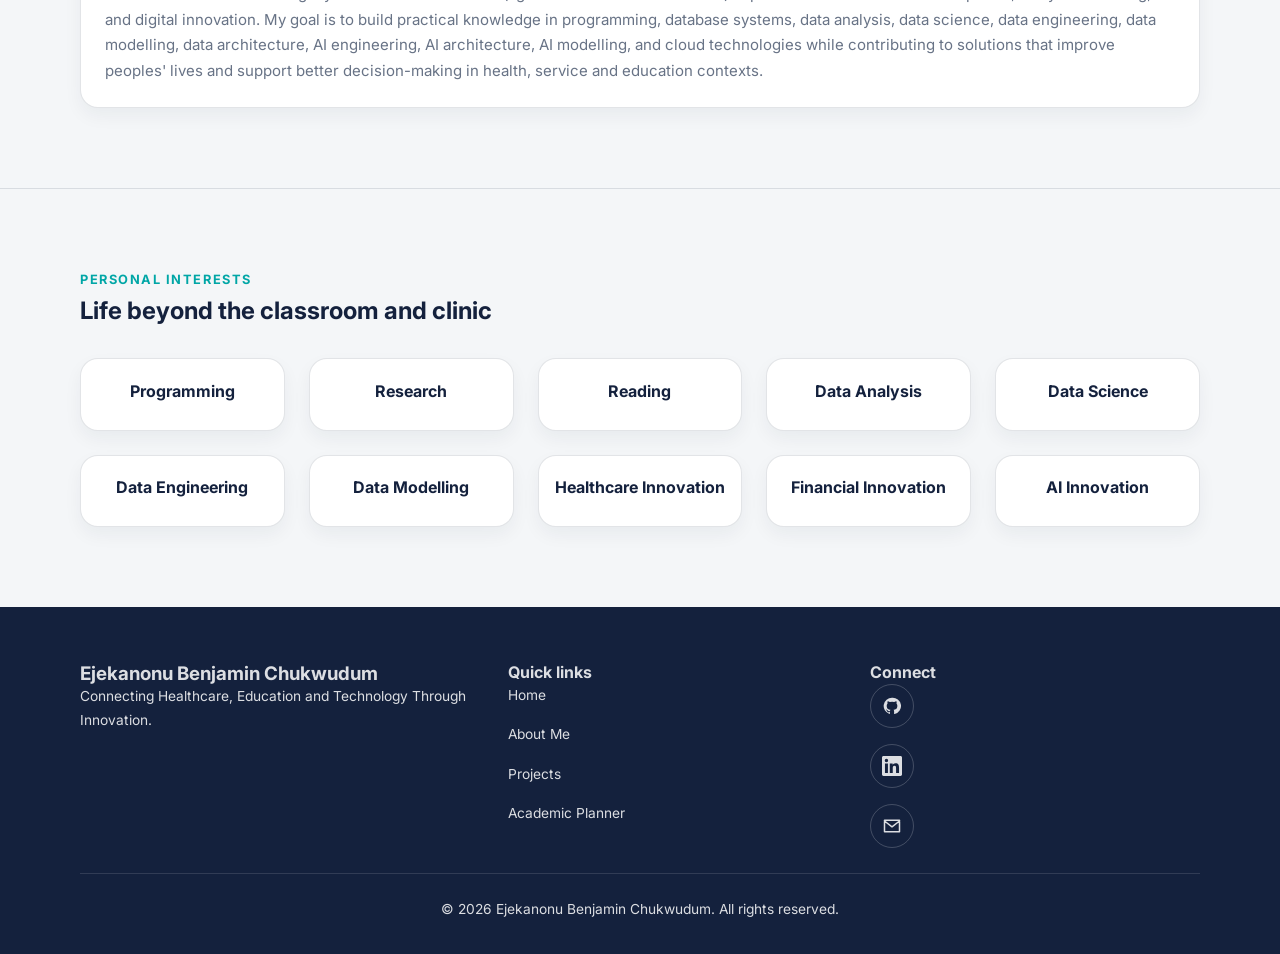
==== commit e22e955b: "feat: update education section for clarity and accuracy" ====
--- a/about.html
+++ b/about.html
@@ -81,8 +81,8 @@
 
             <article class="timeline-item">
               <span class="kicker">Current study</span>
-              <h3>Miva Open University</h3>
-              <p>Current undergraduate education in Data Science with a focus on programming, data analysis, Data Engineering, Data Architecture, AI Enineering, AI Architecture, software development, and technology-enabled problem solving.</p>
+              <h3>BSc Data Science</h3>
+              <p>Current undergraduate education in Data Science at Miva Open University with a focus on programming, data analysis, Data Engineering, Data Architecture, AI Enineering, AI Architecture, software development, and technology-enabled problem solving.</p>
             </article>
 
             <article class="timeline-item">
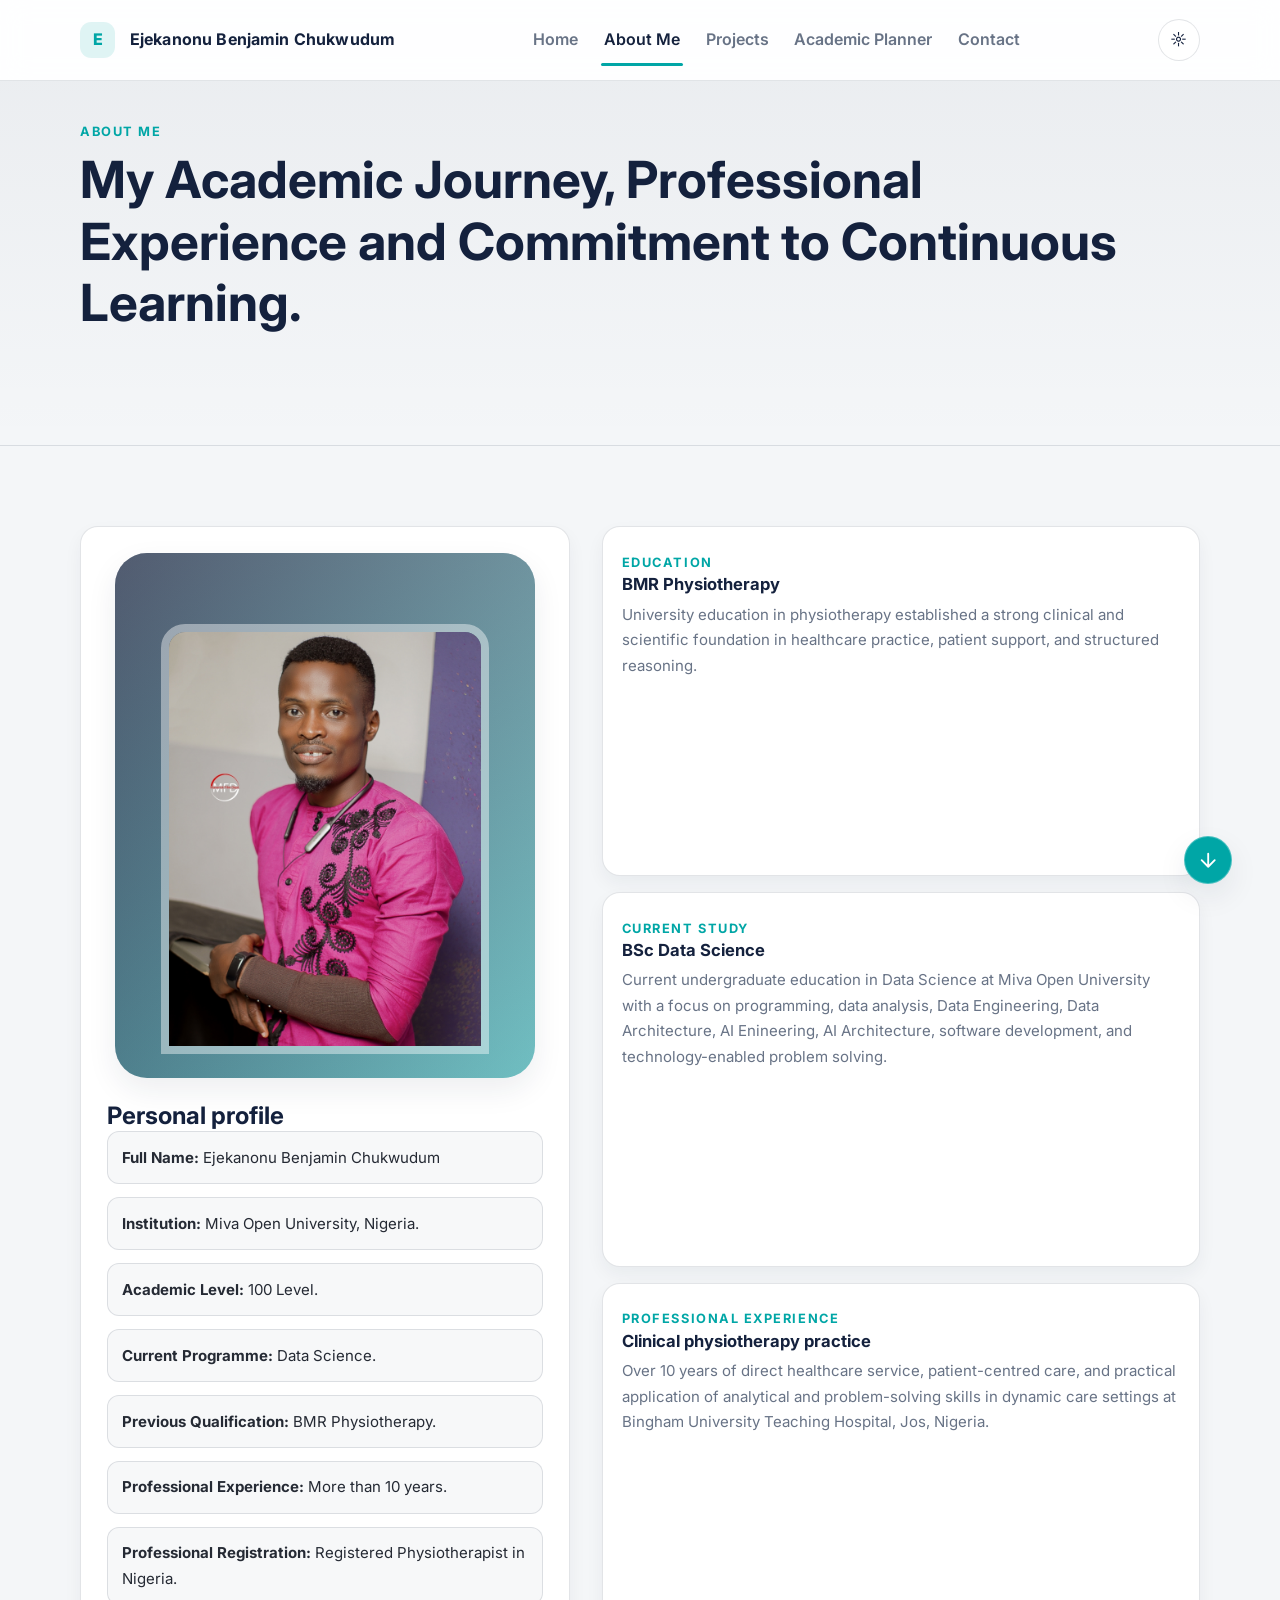
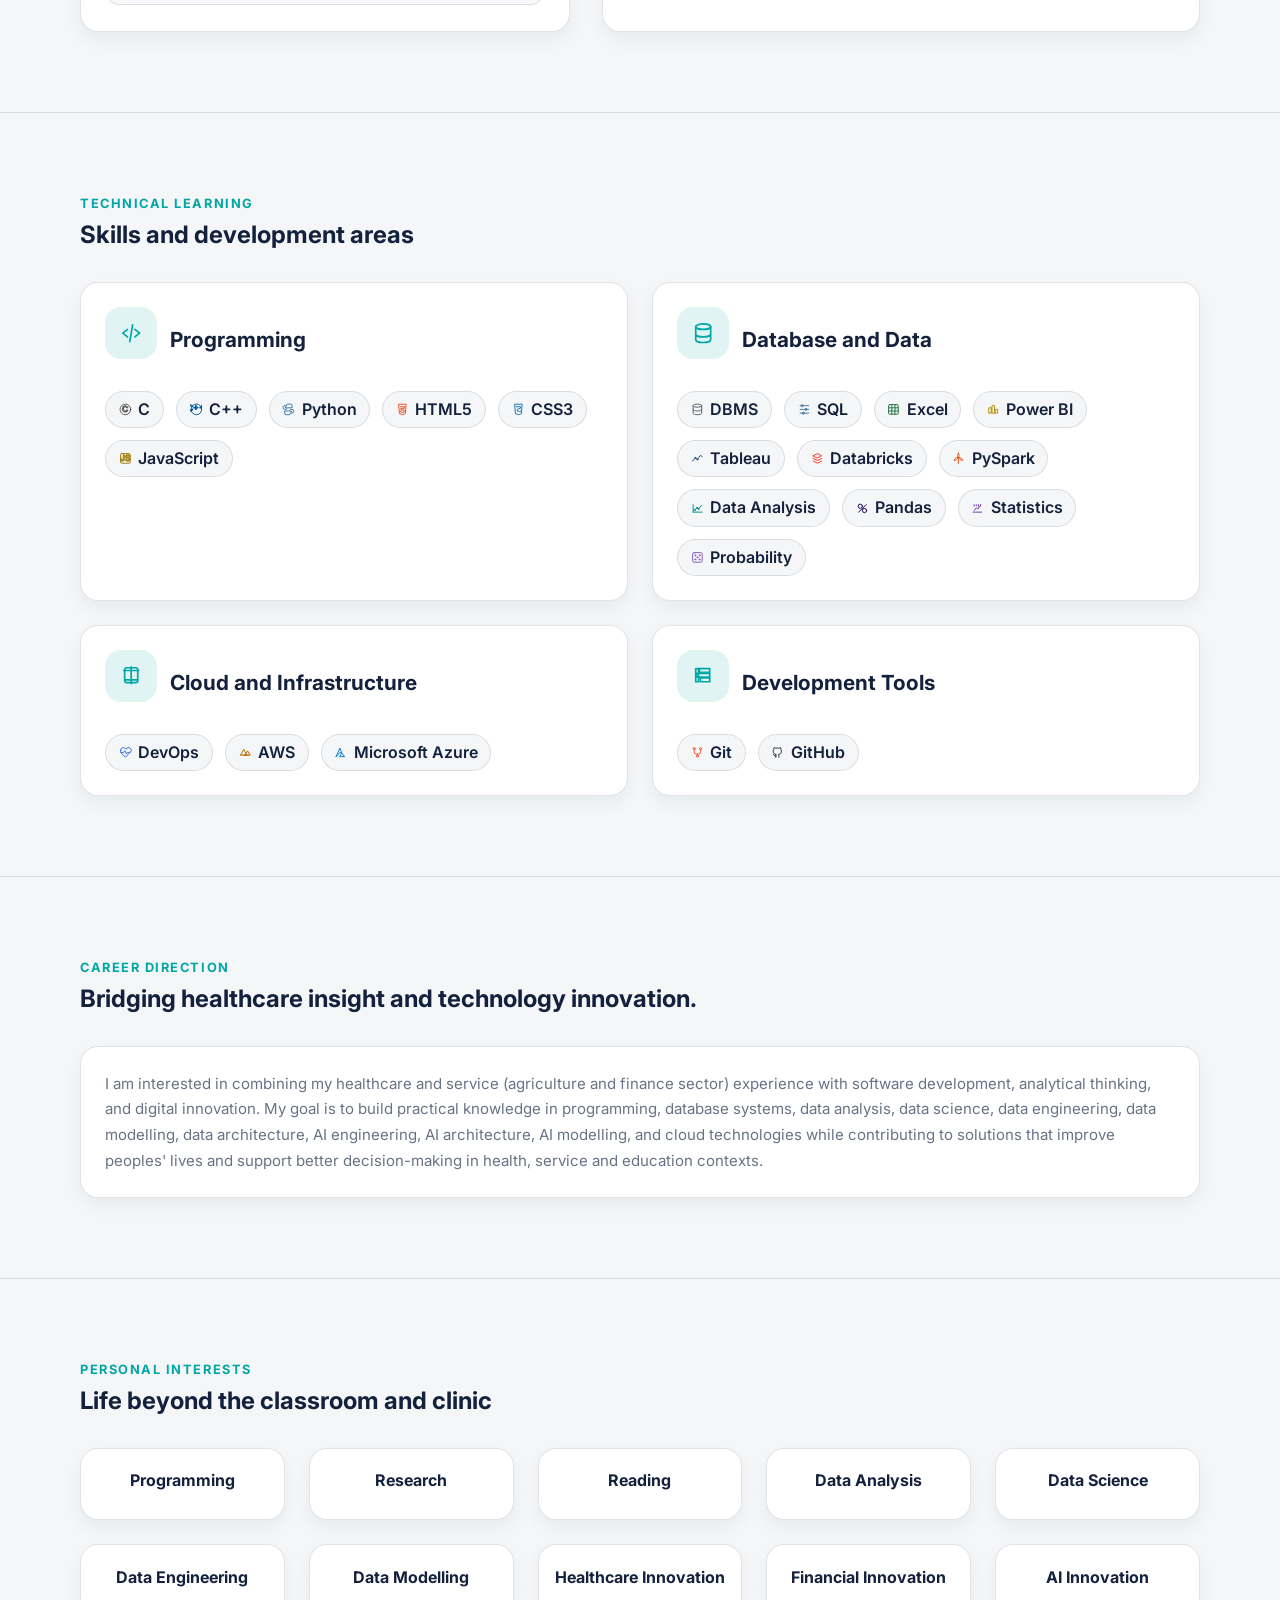
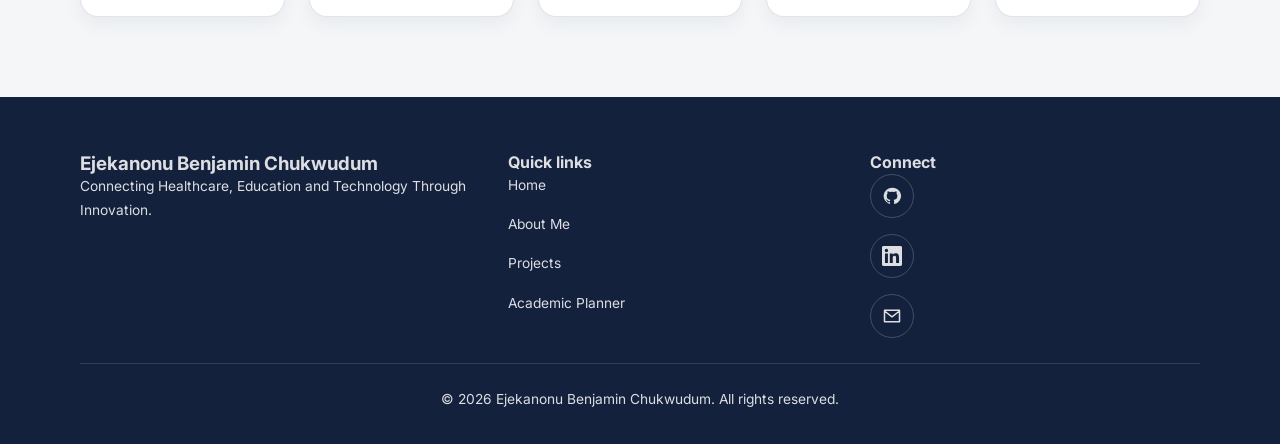
==== commit 8ee7f356: "feat: enhance skill section with icons and improve layout for better presentation" ====
--- a/about.html
+++ b/about.html
@@ -103,48 +103,78 @@
 
           <div class="grid-2">
             <article class="card preview-card">
-              <h3>Programming</h3>
-              <div class="skill-group">
-                <span class="skill-tag">C</span>
-                <span class="skill-tag">C++</span>
-                <span class="skill-tag">Python</span>
-                <span class="skill-tag">HTML5</span>
-                <span class="skill-tag">CSS3</span>
-                <span class="skill-tag">JavaScript</span>
-              </div>
-            </article>
-
-            <article class="card preview-card">
-              <h3>Database and Data</h3>
-              <div class="skill-group">
-                <span class="skill-tag">DBMS</span>
-                <span class="skill-tag">SQL</span>
-                <span class="skill-tag">Excel</span>
-                <span class="skill-tag">Power BI</span>
-                <span class="skill-tag">Tableau</span>
-                <span class="skill-tag">Databricks</span>
-                <span class="skill-tag">PySpark</span>
-                <span class="skill-tag">Data Analysis</span>
-                <span class="skill-tag">Pandas</span>
-                <span class="skill-tag">Statistics</span>
-                <span class="skill-tag">Probability</span>
-              </div>
-            </article>
-
-            <article class="card preview-card">
-              <h3>Cloud and Infrastructure</h3>
-              <div class="skill-group">
-                <span class="skill-tag">DevOps</span>
-                <span class="skill-tag">AWS</span>
-                <span class="skill-tag">Microsoft Azure</span>
-              </div>
-            </article>
-
-            <article class="card preview-card">
-              <h3>Development Tools</h3>
-              <div class="skill-group">
-                <span class="skill-tag">Git</span>
-                <span class="skill-tag">GitHub</span>
+              <div class="preview-card-header">
+                <div class="icon-badge" aria-hidden="true">
+                  <svg viewBox="0 0 24 24" aria-hidden="true" focusable="false">
+                    <path d="M8 8 3 12l5 4M16 8l5 4-5 4M13.5 3l-3 18"/>
+                  </svg>
+                </div>
+                <h3>Programming</h3>
+              </div>
+              <div class="skill-group">
+                <span class="skill-tag"><svg viewBox="0 0 24 24" aria-hidden="true" focusable="false"><circle cx="12" cy="12" r="10"/><text x="12" y="16" text-anchor="middle">C</text></svg>C</span>
+                <span class="skill-tag"><svg viewBox="0 0 24 24" aria-hidden="true" focusable="false"><circle cx="12" cy="12" r="10"/><text x="12" y="15" text-anchor="middle">C++</text></svg>C++</span>
+                <span class="skill-tag"><svg viewBox="0 0 24 24" aria-hidden="true" focusable="false"><path d="M8 5a3 3 0 0 1 3-3h5a3 3 0 0 1 3 3v4h-8a3 3 0 0 0-3 3H5a3 3 0 0 1-3-3V8a3 3 0 0 1 3-3zM16 19a3 3 0 0 1-3 3H8a3 3 0 0 1-3-3v-4h8a3 3 0 0 0 3-3h3a3 3 0 0 1 3 3v1a3 3 0 0 1-3 3z"/><circle cx="7" cy="8" r=".7"/><circle cx="17" cy="16" r=".7"/></svg>Python</span>
+                <span class="skill-tag"><svg viewBox="0 0 24 24" aria-hidden="true" focusable="false"><path d="m5 3 1.5 17L12 22l5.5-2L19 3z"/><path d="M8 7h8l-.4 3H9l.3 3h6.2l-.5 4-3 .9-3-.9-.2-2"/></svg>HTML5</span>
+                <span class="skill-tag"><svg viewBox="0 0 24 24" aria-hidden="true" focusable="false"><path d="m5 3 1.5 17L12 22l5.5-2L19 3z"/><path d="m8 7 8 0-.3 3-5.8 2 .3 3 3.8 1 2.8-1"/></svg>CSS3</span>
+                <span class="skill-tag"><svg viewBox="0 0 24 24" aria-hidden="true" focusable="false"><rect x="3" y="3" width="18" height="18" rx="2"/><text x="12" y="16" text-anchor="middle">JS</text></svg>JavaScript</span>
+              </div>
+            </article>
+
+            <article class="card preview-card">
+              <div class="preview-card-header">
+                <div class="icon-badge" aria-hidden="true">
+                  <svg viewBox="0 0 24 24" aria-hidden="true" focusable="false">
+                    <ellipse cx="12" cy="5" rx="8" ry="3"/>
+                    <path d="M4 5v8c0 1.7 3.6 3 8 3s8-1.3 8-3V5M4 13v6c0 1.7 3.6 3 8 3s8-1.3 8-3v-6"/>
+                  </svg>
+                </div>
+                <h3>Database and Data</h3>
+              </div>
+              <div class="skill-group">
+                <span class="skill-tag"><svg viewBox="0 0 24 24" aria-hidden="true" focusable="false"><ellipse cx="12" cy="5" rx="8" ry="3"/><path d="M4 5v14c0 1.7 3.6 3 8 3s8-1.3 8-3V5M4 12c0 1.7 3.6 3 8 3s8-1.3 8-3"/></svg>DBMS</span>
+                <span class="skill-tag"><svg viewBox="0 0 24 24" aria-hidden="true" focusable="false"><path d="M4 5h16M4 12h16M4 19h16"/><circle cx="8" cy="5" r="2"/><circle cx="15" cy="12" r="2"/><circle cx="10" cy="19" r="2"/></svg>SQL</span>
+                <span class="skill-tag"><svg viewBox="0 0 24 24" aria-hidden="true" focusable="false"><rect x="3" y="3" width="18" height="18" rx="2"/><path d="M3 9h18M3 15h18M9 3v18M15 3v18"/></svg>Excel</span>
+                <span class="skill-tag"><svg viewBox="0 0 24 24" aria-hidden="true" focusable="false"><path d="M4 19h4V9H4zm6 0h4V5h-4zm6 0h4V12h-4z"/></svg>Power BI</span>
+                <span class="skill-tag"><svg viewBox="0 0 24 24" aria-hidden="true" focusable="false"><path d="m3 17 5-6 4 3 6-8 3 3"/><circle cx="8" cy="11" r="1"/><circle cx="12" cy="14" r="1"/></svg>Tableau</span>
+                <span class="skill-tag"><svg viewBox="0 0 24 24" aria-hidden="true" focusable="false"><path d="m4 7 8-4 8 4-8 4zM4 12l8 4 8-4M4 17l8 4 8-4"/></svg>Databricks</span>
+                <span class="skill-tag"><svg viewBox="0 0 24 24" aria-hidden="true" focusable="false"><path d="M12 2c2 4 2 6 0 8-2-2-2-4 0-8Zm0 8c5 0 7 2 8 6-4-1-6-3-8-6Zm0 0c-5 0-7 2-8 6 4-1 6-3 8-6Zm0 0v12"/></svg>PySpark</span>
+                <span class="skill-tag"><svg viewBox="0 0 24 24" aria-hidden="true" focusable="false"><path d="M4 19V5M4 19h17M7 15l4-4 3 2 6-7"/><circle cx="7" cy="15" r="1"/><circle cx="11" cy="11" r="1"/><circle cx="14" cy="13" r="1"/></svg>Data Analysis</span>
+                <span class="skill-tag"><svg viewBox="0 0 24 24" aria-hidden="true" focusable="false"><circle cx="8" cy="8" r="4"/><circle cx="16" cy="16" r="4"/><path d="m5 19 14-14"/></svg>Pandas</span>
+                <span class="skill-tag"><svg viewBox="0 0 24 24" aria-hidden="true" focusable="false"><path d="M4 19h16M6 16l4-5 3 2 5-7"/><path d="M6 5v3M10 5v2M14 5v3M18 5v2"/></svg>Statistics</span>
+                <span class="skill-tag"><svg viewBox="0 0 24 24" aria-hidden="true" focusable="false"><rect x="3" y="3" width="18" height="18" rx="3"/><circle cx="8" cy="8" r="1"/><circle cx="16" cy="8" r="1"/><circle cx="12" cy="12" r="1"/><circle cx="8" cy="16" r="1"/><circle cx="16" cy="16" r="1"/></svg>Probability</span>
+              </div>
+            </article>
+
+            <article class="card preview-card">
+              <div class="preview-card-header">
+                <div class="icon-badge" aria-hidden="true">
+                  <svg viewBox="0 0 24 24" aria-hidden="true" focusable="false">
+                    <path d="M12 3v18M4 7h16M5 17h14M7 4h10a2 2 0 0 1 2 2v12a2 2 0 0 1-2 2H7a2 2 0 0 1-2-2V6a2 2 0 0 1 2-2Z"/>
+                  </svg>
+                </div>
+                <h3>Cloud and Infrastructure</h3>
+              </div>
+              <div class="skill-group">
+                <span class="skill-tag"><svg viewBox="0 0 24 24" aria-hidden="true" focusable="false"><path d="M3 8a5 5 0 0 1 8-4l2 2 2-2a5 5 0 0 1 6 8l-9 9-9-9a5 5 0 0 1 0-4z"/><path d="M4 12h5l2-3 3 6 2-3h4"/></svg>DevOps</span>
+                <span class="skill-tag"><svg viewBox="0 0 24 24" aria-hidden="true" focusable="false"><path d="m3 17 6-11 5 11H3zM12 17l4-8 5 8h-9z"/><path d="M7 17h12"/></svg>AWS</span>
+                <span class="skill-tag"><svg viewBox="0 0 24 24" aria-hidden="true" focusable="false"><path d="m4 20 7-16 4 10-4-2-7 8zm11-6 5 6h-9z"/></svg>Microsoft Azure</span>
+              </div>
+            </article>
+
+            <article class="card preview-card">
+              <div class="preview-card-header">
+                <div class="icon-badge" aria-hidden="true">
+                  <svg viewBox="0 0 24 24" aria-hidden="true" focusable="false">
+                    <path d="M8 5h11v4H8zm-3 5h14v4H5zm4 5h10v4H9z"/>
+                    <path d="M4 5h3v14H4z"/>
+                  </svg>
+                </div>
+                <h3>Development Tools</h3>
+              </div>
+              <div class="skill-group">
+                <span class="skill-tag"><svg viewBox="0 0 24 24" aria-hidden="true" focusable="false"><circle cx="6" cy="5" r="2"/><circle cx="18" cy="5" r="2"/><circle cx="12" cy="19" r="2"/><path d="M6 7v4a4 4 0 0 0 4 4h2m6-8v4a4 4 0 0 1-4 4h-2v2"/></svg>Git</span>
+                <span class="skill-tag"><svg viewBox="0 0 24 24" aria-hidden="true" focusable="false"><path d="M8 19c-4 1-4-2-5-3m10 5v-3.1a2.7 2.7 0 0 0-.8-2.1c2.7-.3 5.5-1.3 5.5-6A4.7 4.7 0 0 0 16.4 6a4.3 4.3 0 0 0-.1-3s-1-.3-3.3 1.2a11.4 11.4 0 0 0-6 0C4.7 2.7 3.7 3 3.7 3a4.3 4.3 0 0 0-.1 3A4.7 4.7 0 0 0 2.3 9.8c0 4.7 2.8 5.7 5.5 6A2.7 2.7 0 0 0 7 17.9V21"/></svg>GitHub</span>
               </div>
             </article>
           </div>
@@ -207,8 +237,8 @@
         <div>
           <h4>Connect</h4>
           <ul class="footer-links">
-            <li><a class="icon-link" href="#" aria-label="GitHub profile placeholder"><svg viewBox="0 0 24 24" aria-hidden="true" focusable="false"><path d="M12 2a10 10 0 0 0-3.16 19.49c.5.09.68-.22.68-.48v-1.68c-2.78.6-3.37-1.18-3.37-1.18-.46-1.16-1.11-1.47-1.11-1.47-.91-.62.07-.61.07-.61 1 .07 1.53 1.03 1.53 1.03.9 1.52 2.36 1.08 2.94.83.09-.65.35-1.08.64-1.33-2.22-.25-4.56-1.11-4.56-4.95 0-1.09.39-1.99 1.03-2.69-.1-.25-.45-1.28.1-2.66 0 0 .84-.27 2.75 1.03a9.56 9.56 0 0 1 5 0c1.91-1.3 2.75-1.03 2.75-1.03.55 1.38.2 2.41.1 2.66.64.7 1.03 1.6 1.03 2.69 0 3.85-2.35 4.7-4.58 4.95.36.31.68.92.68 1.85v2.75c0 .27.18.58.69.48A10 10 0 0 0 12 2Z"/></svg></a></li>
-            <li><a class="icon-link" href="#" aria-label="LinkedIn profile placeholder"><svg viewBox="0 0 24 24" aria-hidden="true" focusable="false"><path d="M20.45 20.45h-3.56v-5.57c0-1.33-.02-3.04-1.85-3.04-1.85 0-2.13 1.44-2.13 2.94v5.67H9.35V8.99h3.42v1.56h.05c.48-.9 1.64-1.85 3.37-1.85 3.6 0 4.26 2.37 4.26 5.46v6.29ZM5.34 7.43a2.06 2.06 0 1 1 0-4.12 2.06 2.06 0 0 1 0 4.12Zm1.78 13.02H3.56V8.99h3.56v11.46ZM22.22 0H1.77C.79 0 0 .77 0 1.73v20.54C0 23.23.79 24 1.77 24h20.44c.98 0 1.79-.77 1.79-1.73V1.73C24 .77 23.19 0 22.22 0Z"/></svg></a></li>
+            <li><a class="icon-link" href="https://www.github.com/EjekanonuB" aria-label="GitHub profile" target="_blank" rel="noopener noreferrer"><svg viewBox="0 0 24 24" aria-hidden="true" focusable="false"><path d="M12 2a10 10 0 0 0-3.16 19.49c.5.09.68-.22.68-.48v-1.68c-2.78.6-3.37-1.18-3.37-1.18-.46-1.16-1.11-1.47-1.11-1.47-.91-.62.07-.61.07-.61 1 .07 1.53 1.03 1.53 1.03.9 1.52 2.36 1.08 2.94.83.09-.65.35-1.08.64-1.33-2.22-.25-4.56-1.11-4.56-4.95 0-1.09.39-1.99 1.03-2.69-.1-.25-.45-1.28.1-2.66 0 0 .84-.27 2.75 1.03a9.56 9.56 0 0 1 5 0c1.91-1.3 2.75-1.03 2.75-1.03.55 1.38.2 2.41.1 2.66.64.7 1.03 1.6 1.03 2.69 0 3.85-2.35 4.7-4.58 4.95.36.31.68.92.68 1.85v2.75c0 .27.18.58.69.48A10 10 0 0 0 12 2Z"/></svg></a></li>
+            <li><a class="icon-link" href="https://www.linkedin.com/in/ejekanonu-benjamin-chukwudum-1b0a4a1b2" aria-label="LinkedIn profile" target="_blank" rel="noopener noreferrer"><svg viewBox="0 0 24 24" aria-hidden="true" focusable="false"><path d="M20.45 20.45h-3.56v-5.57c0-1.33-.02-3.04-1.85-3.04-1.85 0-2.13 1.44-2.13 2.94v5.67H9.35V8.99h3.42v1.56h.05c.48-.9 1.64-1.85 3.37-1.85 3.6 0 4.26 2.37 4.26 5.46v6.29ZM5.34 7.43a2.06 2.06 0 1 1 0-4.12 2.06 2.06 0 0 1 0 4.12Zm1.78 13.02H3.56V8.99h3.56v11.46ZM22.22 0H1.77C.79 0 0 .77 0 1.73v20.54C0 23.23.79 24 1.77 24h20.44c.98 0 1.79-.77 1.79-1.73V1.73C24 .77 23.19 0 22.22 0Z"/></svg></a></li>
             <li><a class="icon-link" href="contact.html" aria-label="Contact"><svg viewBox="0 0 24 24" aria-hidden="true" focusable="false"><path d="M3 5h18v14H3zM3 6l9 7 9-7"/></svg></a></li>
           </ul>
         </div>
--- a/css/style.css
+++ b/css/style.css
@@ -450,6 +450,16 @@
   margin-bottom: 1rem;
 }
 
+.icon-badge svg {
+  width: 1.4rem;
+  height: 1.4rem;
+  fill: none;
+  stroke: currentColor;
+  stroke-width: 1.8;
+  stroke-linecap: round;
+  stroke-linejoin: round;
+}
+
 .skill-grid,
 .project-grid,
 .highlights-grid,
@@ -653,13 +663,26 @@
 }
 
 .skill-group {
-  display: grid;
-  gap: 1rem;
+  display: flex;
+  flex-wrap: wrap;
+  gap: 0.75rem;
+  margin-top: 1rem;
+}
+
+.preview-card-header {
+  display: flex;
+  align-items: center;
+  gap: 0.8rem;
+}
+
+.preview-card-header h3 {
+  margin: 0;
 }
 
 .skill-tag {
   display: inline-flex;
   align-items: center;
+  gap: 0.4rem;
   justify-content: center;
   padding: 0.5rem 0.8rem;
   background: rgba(20, 33, 61, 0.04);
@@ -667,7 +690,45 @@
   border-radius: 999px;
   color: var(--navy);
   font-weight: 600;
-}
+  line-height: 1.2;
+}
+
+.skill-tag svg {
+  width: 0.8rem;
+  height: 0.8rem;
+  fill: none;
+  stroke: currentColor;
+  stroke-width: 1.8;
+  stroke-linecap: round;
+  stroke-linejoin: round;
+  flex-shrink: 0;
+}
+
+.grid-2 > article:nth-of-type(1) .skill-tag:nth-child(1) svg { color: #555555; }
+.grid-2 > article:nth-of-type(1) .skill-tag:nth-child(2) svg { color: #00599c; }
+.grid-2 > article:nth-of-type(1) .skill-tag:nth-child(3) svg { color: #3776ab; }
+.grid-2 > article:nth-of-type(1) .skill-tag:nth-child(4) svg { color: #e34f26; }
+.grid-2 > article:nth-of-type(1) .skill-tag:nth-child(5) svg { color: #1572b6; }
+.grid-2 > article:nth-of-type(1) .skill-tag:nth-child(6) svg { color: #9a7b00; }
+
+.grid-2 > article:nth-of-type(2) .skill-tag:nth-child(1) svg { color: #52606d; }
+.grid-2 > article:nth-of-type(2) .skill-tag:nth-child(2) svg { color: #4479a1; }
+.grid-2 > article:nth-of-type(2) .skill-tag:nth-child(3) svg { color: #217346; }
+.grid-2 > article:nth-of-type(2) .skill-tag:nth-child(4) svg { color: #b88a00; }
+.grid-2 > article:nth-of-type(2) .skill-tag:nth-child(5) svg { color: #1f4e79; }
+.grid-2 > article:nth-of-type(2) .skill-tag:nth-child(6) svg { color: #ff3621; }
+.grid-2 > article:nth-of-type(2) .skill-tag:nth-child(7) svg { color: #e25a1c; }
+.grid-2 > article:nth-of-type(2) .skill-tag:nth-child(8) svg { color: #008c95; }
+.grid-2 > article:nth-of-type(2) .skill-tag:nth-child(9) svg { color: #150458; }
+.grid-2 > article:nth-of-type(2) .skill-tag:nth-child(10) svg { color: #673ab7; }
+.grid-2 > article:nth-of-type(2) .skill-tag:nth-child(11) svg { color: #7e57c2; }
+
+.grid-2 > article:nth-of-type(3) .skill-tag:nth-child(1) svg { color: #326ce5; }
+.grid-2 > article:nth-of-type(3) .skill-tag:nth-child(2) svg { color: #b96c00; }
+.grid-2 > article:nth-of-type(3) .skill-tag:nth-child(3) svg { color: #0078d4; }
+
+.grid-2 > article:nth-of-type(4) .skill-tag:nth-child(1) svg { color: #f05032; }
+.grid-2 > article:nth-of-type(4) .skill-tag:nth-child(2) svg { color: #24292f; }
 
 .planner-shell {
   display: grid;
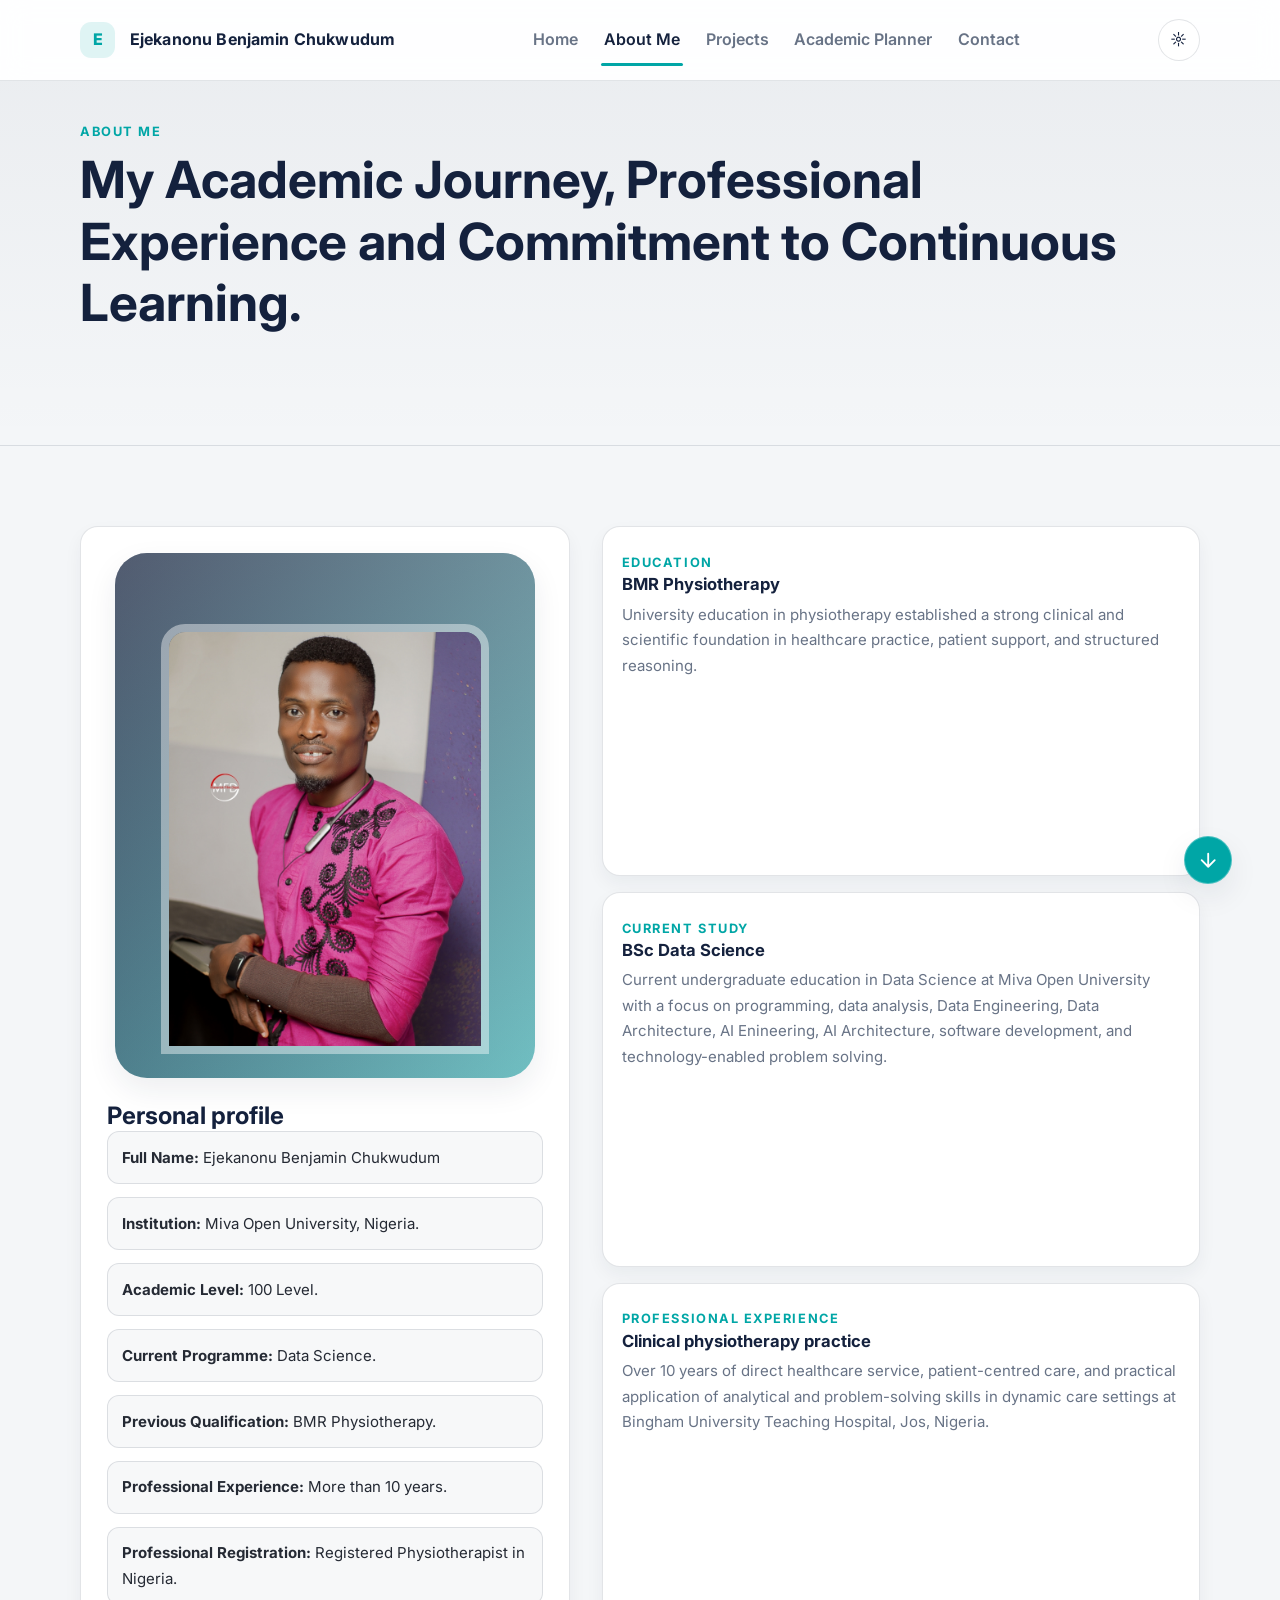
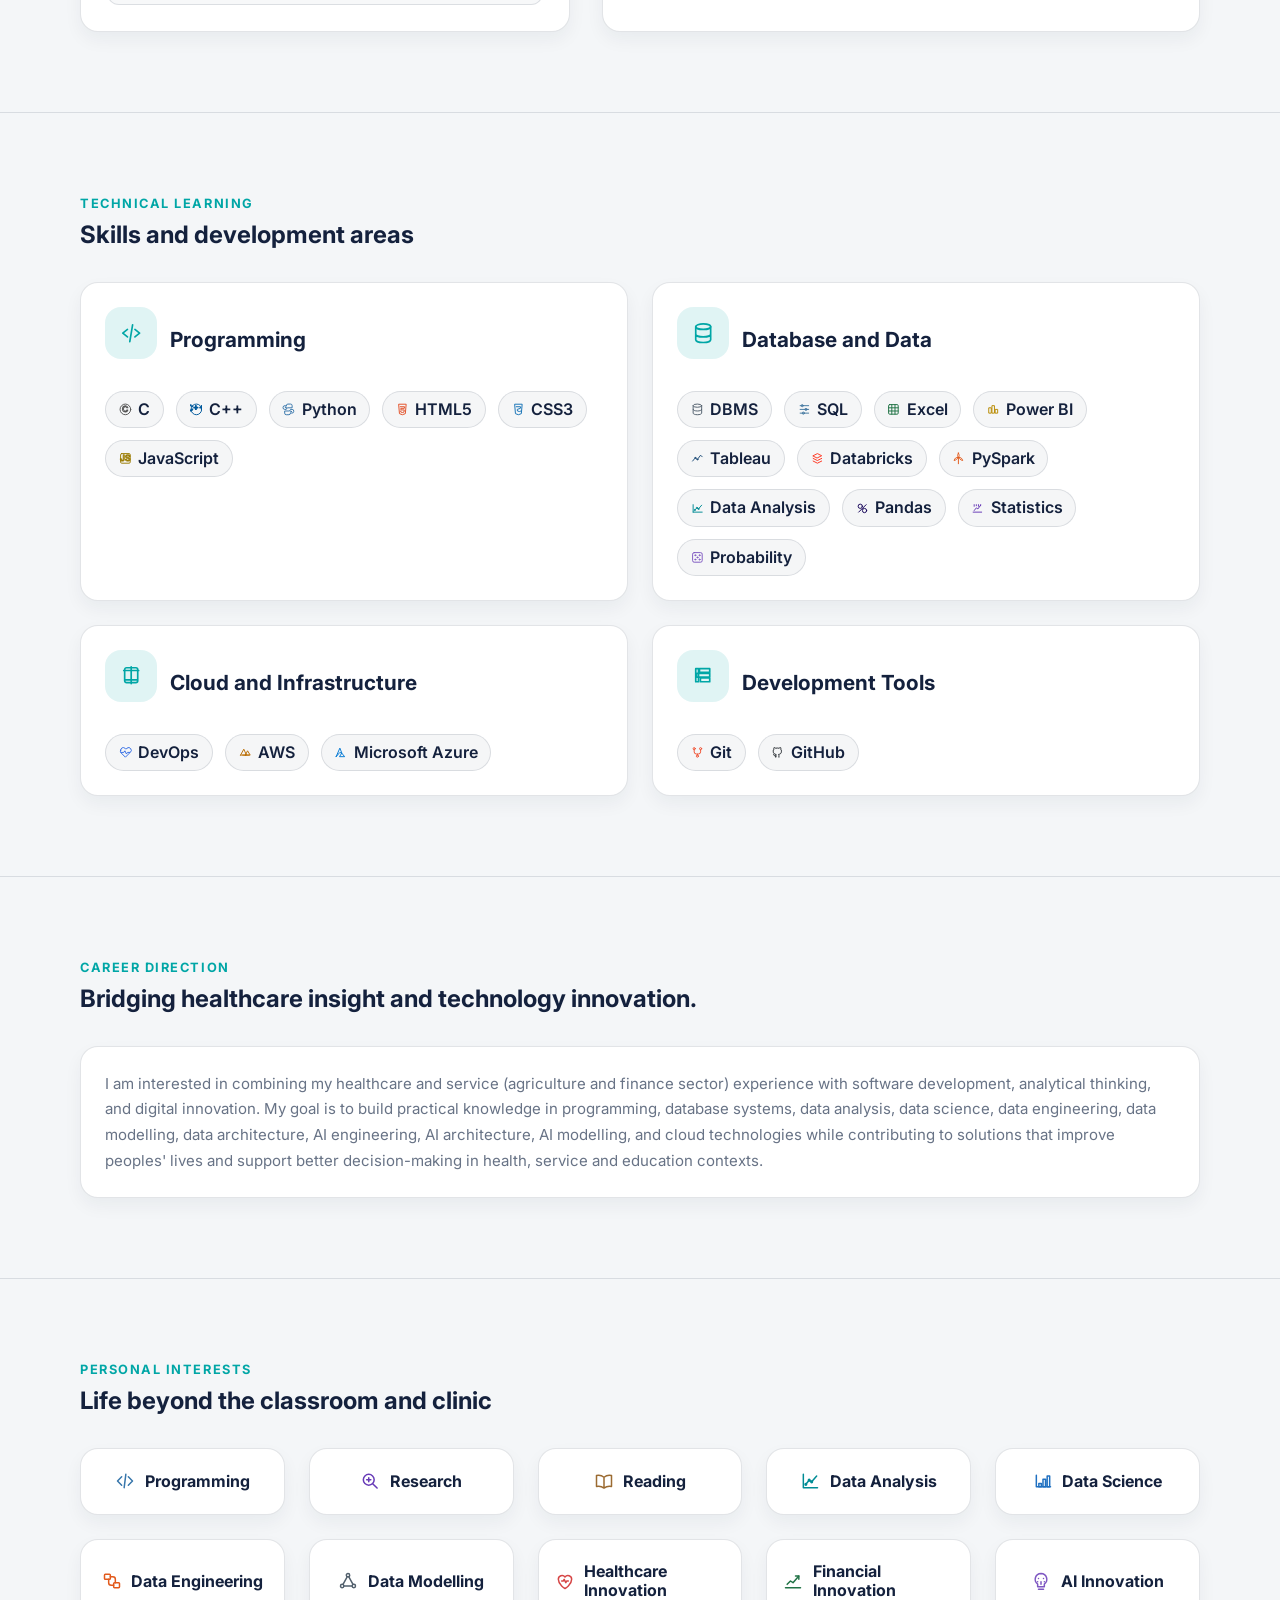
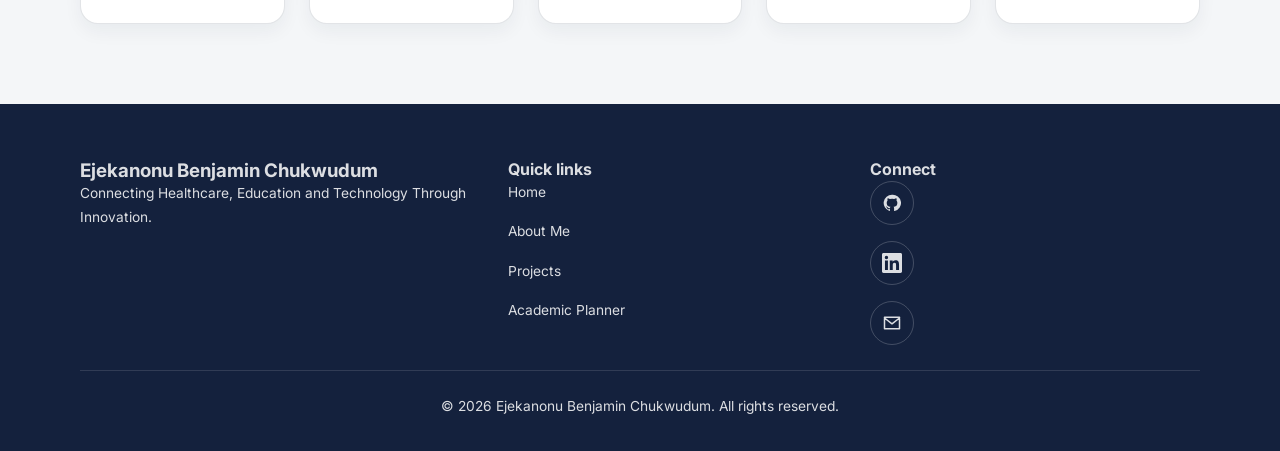
==== commit f443a658: "feat: enhance skill section with icons and improve layout for better presentation" ====
--- a/about.html
+++ b/about.html
@@ -202,16 +202,16 @@
             <h2>Life beyond the classroom and clinic</h2>
           </div>
           <div class="skill-grid">
-            <article class="skill-card card"><h3>Programming</h3></article>
-            <article class="skill-card card"><h3>Research</h3></article>
-            <article class="skill-card card"><h3>Reading</h3></article>
-            <article class="skill-card card"><h3>Data Analysis</h3></article>
-            <article class="skill-card card"><h3>Data Science</h3></article>
-            <article class="skill-card card"><h3>Data Engineering</h3></article>
-            <article class="skill-card card"><h3>Data Modelling</h3></article>
-            <article class="skill-card card"><h3>Healthcare Innovation</h3></article>
-            <article class="skill-card card"><h3>Financial Innovation</h3></article>
-            <article class="skill-card card"><h3>AI Innovation</h3></article>
+            <article class="skill-card card"><svg class="interest-icon programming-icon" viewBox="0 0 24 24" aria-hidden="true" focusable="false"><path d="m8 7-5 5 5 5m8-10 5 5-5 5m-3-13-2 16"/></svg><h3>Programming</h3></article>
+            <article class="skill-card card"><svg class="interest-icon research-icon" viewBox="0 0 24 24" aria-hidden="true" focusable="false"><circle cx="10.5" cy="10.5" r="6.5"/><path d="m15.5 15.5 5 5M8 10.5h5m-2.5-2.5v5"/></svg><h3>Research</h3></article>
+            <article class="skill-card card"><svg class="interest-icon reading-icon" viewBox="0 0 24 24" aria-hidden="true" focusable="false"><path d="M3 5.5c3.5-.8 6.5 0 9 2v13c-2.5-2-5.5-2.8-9-2zm18 0c-3.5-.8-6.5 0-9 2v13c2.5-2 5.5-2.8 9-2z"/></svg><h3>Reading</h3></article>
+            <article class="skill-card card"><svg class="interest-icon analysis-icon" viewBox="0 0 24 24" aria-hidden="true" focusable="false"><path d="M4 20V4m0 16h17M7 16l4-5 3 2 6-7"/><circle cx="7" cy="16" r="1"/><circle cx="11" cy="11" r="1"/><circle cx="14" cy="13" r="1"/></svg><h3>Data Analysis</h3></article>
+            <article class="skill-card card"><svg class="interest-icon science-icon" viewBox="0 0 24 24" aria-hidden="true" focusable="false"><path d="M4 19V5m0 14h17"/><path d="M7 15h3v4H7zm5-5h3v9h-3zm5-4h3v13h-3z"/></svg><h3>Data Science</h3></article>
+            <article class="skill-card card"><svg class="interest-icon engineering-icon" viewBox="0 0 24 24" aria-hidden="true" focusable="false"><rect x="3" y="4" width="7" height="6" rx="1"/><rect x="14" y="14" width="7" height="6" rx="1"/><path d="M10 7h3a3 3 0 0 1 3 3v4M14 17h-3a3 3 0 0 1-3-3v-4"/></svg><h3>Data Engineering</h3></article>
+            <article class="skill-card card"><svg class="interest-icon modelling-icon" viewBox="0 0 24 24" aria-hidden="true" focusable="false"><circle cx="12" cy="5" r="2"/><circle cx="5" cy="18" r="2"/><circle cx="19" cy="18" r="2"/><path d="m11 7-5 9m7-9 5 9M7 18h10"/></svg><h3>Data Modelling</h3></article>
+            <article class="skill-card card"><svg class="interest-icon healthcare-icon" viewBox="0 0 24 24" aria-hidden="true" focusable="false"><path d="M12 21s-8-4.5-8-11a4.5 4.5 0 0 1 8-2.8A4.5 4.5 0 0 1 20 10c0 6.5-8 11-8 11Z"/><path d="M8 12h2l1-2 2 4 1-2h2"/></svg><h3>Healthcare Innovation</h3></article>
+            <article class="skill-card card"><svg class="interest-icon finance-icon" viewBox="0 0 24 24" aria-hidden="true" focusable="false"><path d="M3 20h18M5 16l4-4 3 2 7-8"/><path d="M15 6h4v4"/></svg><h3>Financial Innovation</h3></article>
+            <article class="skill-card card"><svg class="interest-icon ai-icon" viewBox="0 0 24 24" aria-hidden="true" focusable="false"><path d="M12 3a7 7 0 0 0-4 12.7V19h8v-3.3A7 7 0 0 0 12 3Z"/><path d="M9 22h6m-3-9v3m-3-7h.01M15 9h.01M8 13h.01M16 13h.01"/></svg><h3>AI Innovation</h3></article>
           </div>
         </div>
       </section>
--- a/css/style.css
+++ b/css/style.css
@@ -487,6 +487,40 @@
   margin-bottom: 0.4rem;
 }
 
+.skill-grid:not(.interest-grid) .skill-card {
+  display: flex;
+  align-items: center;
+  justify-content: center;
+  gap: 0.6rem;
+  text-align: left;
+}
+
+.skill-grid:not(.interest-grid) .skill-card h3 {
+  margin: 0;
+}
+
+.interest-icon {
+  width: 1.25rem;
+  height: 1.25rem;
+  fill: none;
+  stroke: currentColor;
+  stroke-width: 1.8;
+  stroke-linecap: round;
+  stroke-linejoin: round;
+  flex: 0 0 1.25rem;
+}
+
+.programming-icon { color: #3776ab; }
+.research-icon { color: #673ab7; }
+.reading-icon { color: #9b6b32; }
+.analysis-icon { color: #008c95; }
+.science-icon { color: #1f70c1; }
+.engineering-icon { color: #e25a1c; }
+.modelling-icon { color: #52606d; }
+.healthcare-icon { color: #d64545; }
+.finance-icon { color: #217346; }
+.ai-icon { color: #7e57c2; }
+
 .project-card {
   padding: 1.1rem;
   overflow: hidden;
